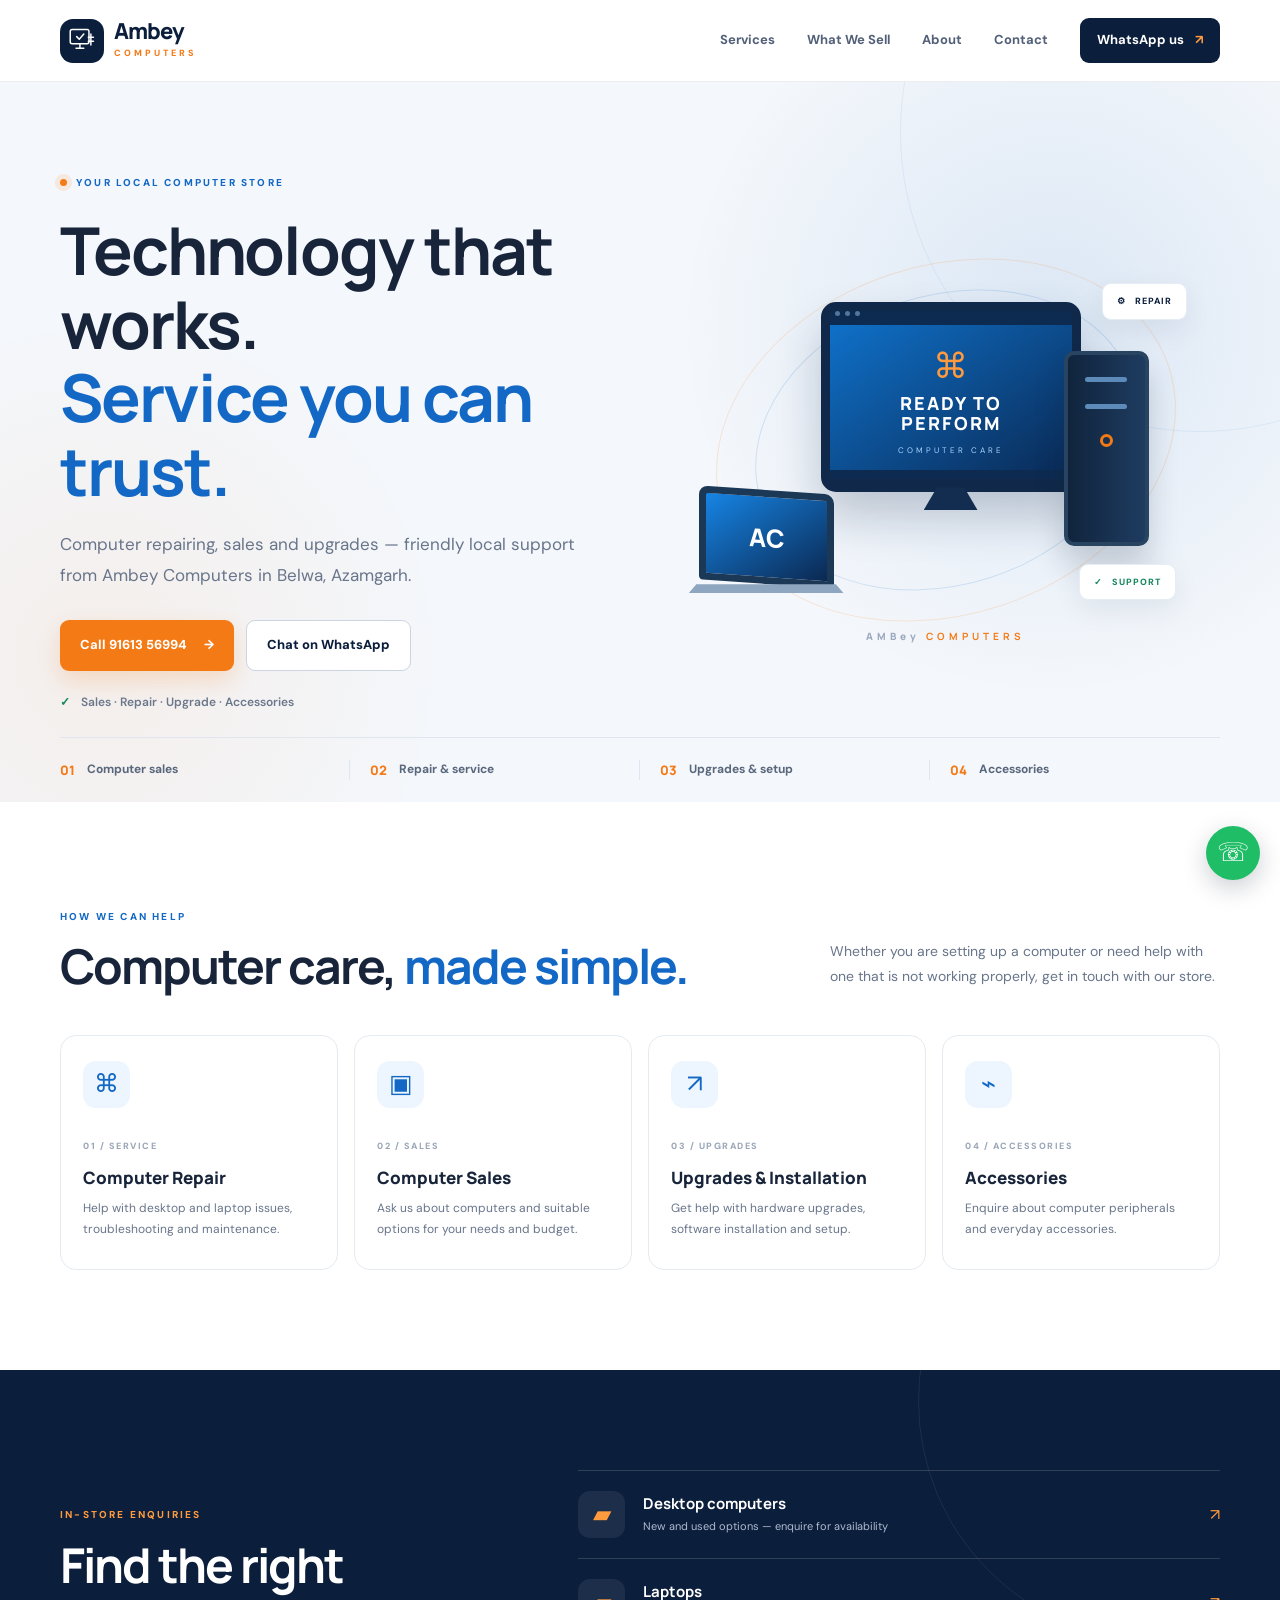
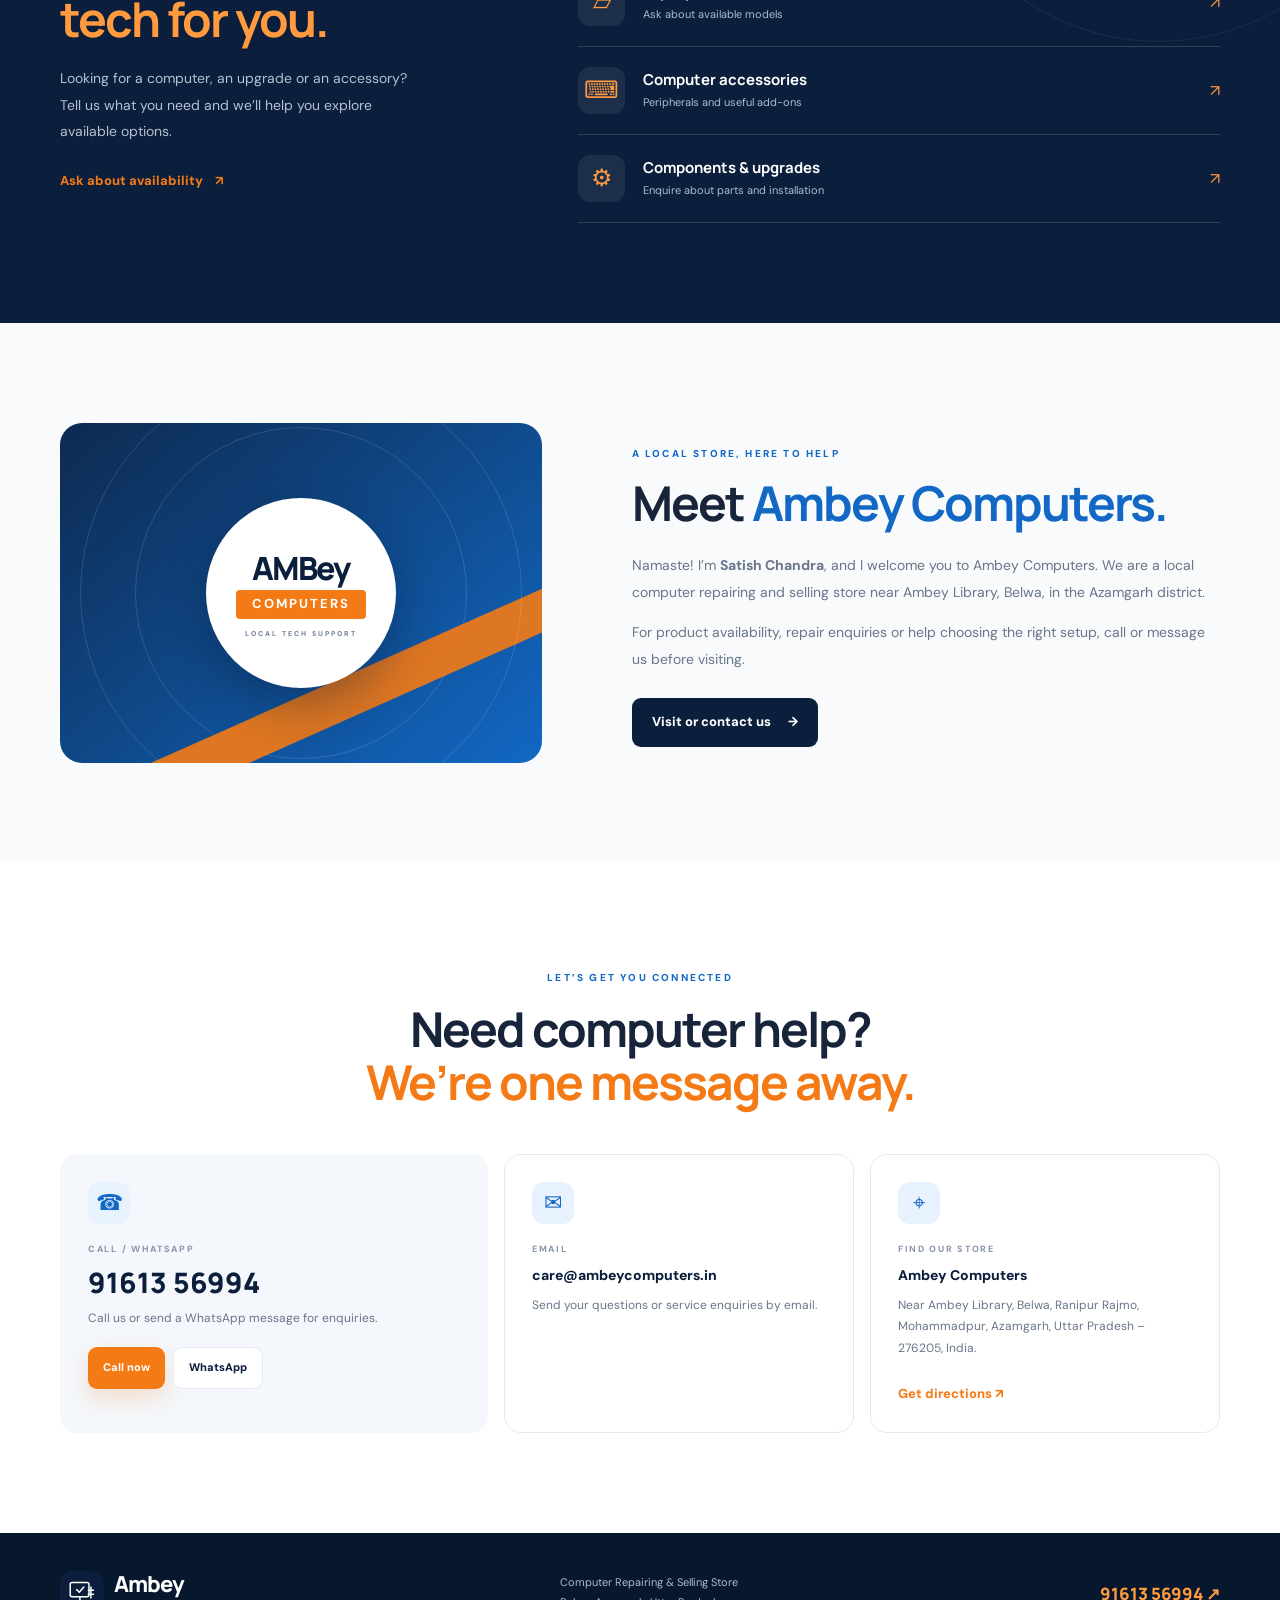
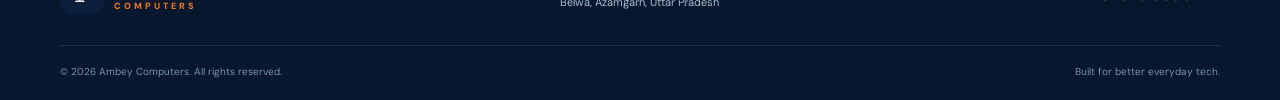
==== index.html @ 95756093 "Add files via upload" ====
<!doctype html>
<html lang="en">
<head>
  <meta charset="utf-8">
  <meta name="viewport" content="width=device-width, initial-scale=1">
  <meta name="theme-color" content="#0b1e3b">
  <meta name="description" content="Ambey Computers in Belwa, Ranipur Rajmo, Azamgarh. Computer repairing, sales, upgrades and accessories. Call or WhatsApp 9161356994.">
  <meta property="og:title" content="Ambey Computers | Computer Sales & Repair">
  <meta property="og:description" content="Computer repairing, sales, upgrades and accessories near Ambey Library, Belwa, Azamgarh.">
  <meta property="og:type" content="website">
  <title>Ambey Computers | Computer Repairing & Sales in Azamgarh</title>
  <link rel="icon" href="favicon.svg" type="image/svg+xml">
  <link rel="preconnect" href="https://fonts.googleapis.com">
  <link rel="preconnect" href="https://fonts.gstatic.com" crossorigin>
  <link href="https://fonts.googleapis.com/css2?family=DM+Sans:wght@400;500;600;700;800&family=Manrope:wght@500;600;700;800&display=swap" rel="stylesheet">
  <link rel="stylesheet" href="styles.css">
  <script type="application/ld+json">
  {
    "@context":"https://schema.org",
    "@type":"ComputerStore",
    "name":"Ambey Computers",
    "url":"https://www.ambeycomputers.in/",
    "email":"care@ambeycomputers.in",
    "telephone":"+91-9161356994",
    "description":"Computer repairing and selling store.",
    "address":{
      "@type":"PostalAddress",
      "streetAddress":"Near Ambey Library, Belwa, Ranipur Rajmo, Mohammadpur",
      "addressLocality":"Azamgarh",
      "addressRegion":"Uttar Pradesh",
      "postalCode":"276205",
      "addressCountry":"IN"
    }
  }
  </script>
</head>
<body>
  <a class="skip-link" href="#main">Skip to content</a>
  <header class="site-header">
    <div class="container nav-wrap">
      <a class="brand" href="#home" aria-label="Ambey Computers home">
        <span class="brand-mark" aria-hidden="true">
          <svg viewBox="0 0 48 48"><rect x="5" y="7" width="29" height="22" rx="3"/><path d="M14 36h12M20 29v7M37 14v17M33 19h8M33 25h8"/><path d="m15 18 4 4 7-8"/></svg>
        </span>
        <span><strong>Ambey</strong><small>COMPUTERS</small></span>
      </a>
      <button class="menu-toggle" aria-expanded="false" aria-controls="primary-nav" aria-label="Open navigation"><span></span><span></span><span></span></button>
      <nav id="primary-nav" class="primary-nav" aria-label="Main navigation">
        <a href="#services">Services</a><a href="#products">What We Sell</a><a href="#about">About</a><a href="#contact">Contact</a>
        <a class="nav-cta" href="https://wa.me/919161356994?text=Hello%20Ambey%20Computers%2C%20I%20need%20help." target="_blank" rel="noopener">WhatsApp us <span>↗</span></a>
      </nav>
    </div>
  </header>

  <main id="main">
    <section class="hero" id="home">
      <div class="hero-glow"></div>
      <div class="container hero-grid">
        <div class="hero-copy">
          <div class="eyebrow"><span class="pulse"></span> YOUR LOCAL COMPUTER STORE</div>
          <h1>Technology that works.<br><em>Service you can trust.</em></h1>
          <p class="hero-lead">Computer repairing, sales and upgrades — friendly local support from Ambey Computers in Belwa, Azamgarh.</p>
          <div class="hero-actions">
            <a class="button button-primary" href="tel:+919161356994">Call 91613 56994 <span>→</span></a>
            <a class="button button-outline" href="https://wa.me/919161356994?text=Hello%20Ambey%20Computers%2C%20I%20need%20help." target="_blank" rel="noopener">Chat on WhatsApp</a>
          </div>
          <div class="hero-note"><span class="check">✓</span> Sales · Repair · Upgrade · Accessories</div>
        </div>
        <div class="hero-art" aria-label="Illustration of computer equipment and repair tools">
          <div class="orbit orbit-one"></div><div class="orbit orbit-two"></div>
          <div class="device-screen"><div class="screen-top"><i></i><i></i><i></i></div><div class="screen-content"><div class="screen-icon">⌘</div><b>READY TO<br>PERFORM</b><span>COMPUTER CARE</span></div><div class="screen-stand"></div></div>
          <div class="tower"><div class="tower-slot"></div><div class="tower-slot"></div><div class="power"></div></div>
          <div class="laptop"><div class="laptop-screen"><span>AC</span></div><div class="laptop-base"></div></div>
          <div class="floating-tag tag-repair">⚙ &nbsp; REPAIR</div><div class="floating-tag tag-care">✓ &nbsp; SUPPORT</div>
          <div class="hero-art-caption">AMBey <b>COMPUTERS</b></div>
        </div>
      </div>
      <div class="container trust-strip"><div><b>01</b><span>Computer sales</span></div><div><b>02</b><span>Repair & service</span></div><div><b>03</b><span>Upgrades & setup</span></div><div><b>04</b><span>Accessories</span></div></div>
    </section>

    <section class="section" id="services">
      <div class="container">
        <div class="section-heading"><div><span class="eyebrow">HOW WE CAN HELP</span><h2>Computer care, <em>made simple.</em></h2></div><p>Whether you are setting up a computer or need help with one that is not working properly, get in touch with our store.</p></div>
        <div class="service-grid">
          <article class="service-card"><div class="service-icon">⌘</div><span class="card-number">01 / SERVICE</span><h3>Computer Repair</h3><p>Help with desktop and laptop issues, troubleshooting and maintenance.</p></article>
          <article class="service-card"><div class="service-icon">▣</div><span class="card-number">02 / SALES</span><h3>Computer Sales</h3><p>Ask us about computers and suitable options for your needs and budget.</p></article>
          <article class="service-card"><div class="service-icon">↗</div><span class="card-number">03 / UPGRADES</span><h3>Upgrades & Installation</h3><p>Get help with hardware upgrades, software installation and setup.</p></article>
          <article class="service-card"><div class="service-icon">⌁</div><span class="card-number">04 / ACCESSORIES</span><h3>Accessories</h3><p>Enquire about computer peripherals and everyday accessories.</p></article>
        </div>
      </div>
    </section>

    <section class="products-section section" id="products">
      <div class="container product-layout">
        <div class="product-intro"><span class="eyebrow">IN-STORE ENQUIRIES</span><h2>Find the right<br><em>tech for you.</em></h2><p>Looking for a computer, an upgrade or an accessory? Tell us what you need and we’ll help you explore available options.</p><a class="text-link" href="https://wa.me/919161356994?text=Hello%2C%20I%20want%20to%20enquire%20about%20computer%20products." target="_blank" rel="noopener">Ask about availability <b>↗</b></a></div>
        <div class="product-list">
          <div class="product-row"><span class="product-symbol">▰</span><div><b>Desktop computers</b><small>New and used options — enquire for availability</small></div><span class="row-arrow">↗</span></div>
          <div class="product-row"><span class="product-symbol">▱</span><div><b>Laptops</b><small>Ask about available models</small></div><span class="row-arrow">↗</span></div>
          <div class="product-row"><span class="product-symbol">⌨</span><div><b>Computer accessories</b><small>Peripherals and useful add-ons</small></div><span class="row-arrow">↗</span></div>
          <div class="product-row"><span class="product-symbol">⚙</span><div><b>Components & upgrades</b><small>Enquire about parts and installation</small></div><span class="row-arrow">↗</span></div>
        </div>
      </div>
    </section>

    <section class="about-section section" id="about">
      <div class="container about-grid">
        <div class="about-visual"><div class="about-badge"><span>AMBey</span><b>COMPUTERS</b><small>LOCAL TECH SUPPORT</small></div><div class="about-lines"></div></div>
        <div class="about-copy"><span class="eyebrow">A LOCAL STORE, HERE TO HELP</span><h2>Meet <em>Ambey Computers.</em></h2><p>Namaste! I’m <strong>Satish Chandra</strong>, and I welcome you to Ambey Computers. We are a local computer repairing and selling store near Ambey Library, Belwa, in the Azamgarh district.</p><p>For product availability, repair enquiries or help choosing the right setup, call or message us before visiting.</p><a class="button button-dark" href="#contact">Visit or contact us <span>→</span></a></div>
      </div>
    </section>

    <section class="contact-section section" id="contact">
      <div class="container">
        <div class="contact-heading"><span class="eyebrow">LET’S GET YOU CONNECTED</span><h2>Need computer help?<br><em>We’re one message away.</em></h2></div>
        <div class="contact-grid">
          <div class="contact-card contact-main"><span class="contact-icon">☎</span><small>CALL / WHATSAPP</small><a class="contact-big" href="tel:+919161356994">91613 56994</a><p>Call us or send a WhatsApp message for enquiries.</p><div class="contact-buttons"><a class="button button-primary" href="tel:+919161356994">Call now</a><a class="button button-light" href="https://wa.me/919161356994?text=Hello%20Ambey%20Computers%2C%20I%20need%20help." target="_blank" rel="noopener">WhatsApp</a></div></div>
          <div class="contact-card"><span class="contact-icon">✉</span><small>EMAIL</small><a class="contact-link" href="mailto:care@ambeycomputers.in">care@ambeycomputers.in</a><p>Send your questions or service enquiries by email.</p></div>
          <div class="contact-card"><span class="contact-icon">⌖</span><small>FIND OUR STORE</small><b class="contact-link">Ambey Computers</b><p>Near Ambey Library, Belwa, Ranipur Rajmo, Mohammadpur, Azamgarh, Uttar Pradesh – 276205, India.</p><a class="text-link" href="https://www.google.com/maps/search/?api=1&query=Ambey+Computers+Near+Ambey+Library+Belwa+Ranipur+Rajmo+Mohammadpur+Azamgarh+Uttar+Pradesh+276205" target="_blank" rel="noopener">Get directions ↗</a></div>
        </div>
      </div>
    </section>
  </main>

  <footer class="site-footer">
    <div class="container footer-top"><a class="brand brand-footer" href="#home"><span class="brand-mark"><svg viewBox="0 0 48 48"><rect x="5" y="7" width="29" height="22" rx="3"/><path d="M14 36h12M20 29v7M37 14v17M33 19h8M33 25h8"/><path d="m15 18 4 4 7-8"/></svg></span><span><strong>Ambey</strong><small>COMPUTERS</small></span></a><p>Computer Repairing & Selling Store<br>Belwa, Azamgarh, Uttar Pradesh</p><a class="footer-call" href="tel:+919161356994">91613 56994 ↗</a></div>
    <div class="container footer-bottom"><span>© <span id="year"></span> Ambey Computers. All rights reserved.</span><span>Built for better everyday tech.</span></div>
  </footer>
  <a class="whatsapp-float" href="https://wa.me/919161356994?text=Hello%20Ambey%20Computers%2C%20I%20need%20help." target="_blank" rel="noopener" aria-label="Chat with Ambey Computers on WhatsApp">☏</a>
  <script src="script.js"></script>
</body>
</html>
---- styles.css ----
:root{--navy:#0b1e3b;--blue:#1268c4;--orange:#f47a16;--ink:#17243a;--muted:#68758a;--pale:#f4f7fb;--line:#e5eaf1;--white:#fff;--radius:22px}*{box-sizing:border-box}html{scroll-behavior:smooth;scroll-padding-top:90px}body{margin:0;font-family:"DM Sans",sans-serif;color:var(--ink);background:#fff;line-height:1.6}a{color:inherit;text-decoration:none}.container{width:min(1160px,calc(100% - 44px));margin:auto}.skip-link{position:absolute;left:-999px;top:8px;background:#fff;padding:10px;z-index:100}.skip-link:focus{left:8px}.site-header{height:82px;background:#fff;position:sticky;top:0;z-index:20;border-bottom:1px solid rgba(11,30,59,.08)}.nav-wrap{height:100%;display:flex;align-items:center;justify-content:space-between}.brand{display:flex;align-items:center;gap:10px;color:var(--navy)}.brand-mark{width:44px;height:44px;background:var(--navy);border-radius:13px;display:grid;place-items:center}.brand-mark svg{width:31px;fill:none;stroke:#fff;stroke-width:2.3;stroke-linecap:round;stroke-linejoin:round}.brand strong{display:block;font:800 22px/1 "Manrope",sans-serif;letter-spacing:-1px}.brand small{display:block;font-size:9px;font-weight:800;letter-spacing:3px;color:var(--orange);margin-top:4px}.primary-nav{display:flex;align-items:center;gap:32px;font-size:13px;font-weight:700}.primary-nav>a:not(.nav-cta){color:#526078}.primary-nav>a:hover{color:var(--blue)}.nav-cta{background:var(--navy);color:#fff;padding:12px 17px;border-radius:9px}.nav-cta span{color:#ff9a3e;margin-left:8px}.menu-toggle{display:none;background:none;border:0;padding:8px}.menu-toggle span{display:block;width:23px;height:2px;background:var(--navy);margin:5px}.hero{background:var(--pale);position:relative;overflow:hidden;padding:86px 0 0}.hero:before{content:"";position:absolute;inset:0;background:radial-gradient(circle at 82% 34%,rgba(18,104,196,.11),transparent 32%),radial-gradient(circle at 8% 80%,rgba(244,122,22,.07),transparent 26%)}.hero-glow{position:absolute;width:600px;height:600px;border:1px solid rgba(18,104,196,.08);border-radius:50%;right:-220px;top:-250px}.hero-grid{position:relative;display:grid;grid-template-columns:1.02fr .98fr;align-items:center;gap:40px;min-height:470px}.eyebrow{font-size:10px;letter-spacing:2.2px;font-weight:800;color:var(--blue);display:inline-flex;align-items:center;gap:9px}.pulse{width:7px;height:7px;background:var(--orange);border-radius:50%;box-shadow:0 0 0 5px rgba(244,122,22,.12)}h1,h2,h3,p{margin-top:0}h1,h2{font-family:"Manrope",sans-serif;letter-spacing:-2px;line-height:1.12}h1{font-size:clamp(40px,5.2vw,66px);margin:20px 0}.hero h1 em,h2 em{font-style:normal;color:var(--blue)}.hero-lead{font-size:17px;line-height:1.8;color:var(--muted);max-width:520px}.hero-actions{display:flex;gap:12px;flex-wrap:wrap;margin:30px 0 22px}.button{display:inline-flex;align-items:center;justify-content:center;gap:17px;padding:14px 20px;border-radius:9px;font-size:13px;font-weight:800;transition:.2s;min-height:48px}.button:hover{transform:translateY(-2px)}.button-primary{background:var(--orange);color:#fff;box-shadow:0 9px 22px rgba(244,122,22,.2)}.button-outline{border:1px solid #cbd5e2;color:var(--navy);background:#fff}.button-dark{background:var(--navy);color:#fff;margin-top:12px}.hero-note{font-size:12px;color:#6b778a;font-weight:600}.check{color:#16865b;font-weight:900;margin-right:8px}.hero-art{height:410px;position:relative;display:flex;align-items:center;justify-content:center}.orbit{position:absolute;border:1px solid rgba(18,104,196,.15);border-radius:50%;transform:rotate(-18deg)}.orbit-one{width:390px;height:290px}.orbit-two{width:470px;height:350px;border-color:rgba(244,122,22,.16)}.device-screen{position:absolute;width:260px;height:190px;top:67px;left:calc(50% - 125px);background:#0d2a50;border:9px solid #10294a;border-bottom-width:13px;border-radius:15px;box-shadow:0 25px 45px #0b1e3b35;z-index:2}.screen-top{height:14px;display:flex;gap:5px;padding-left:5px}.screen-top i{width:5px;height:5px;border-radius:50%;background:#52769c}.screen-content{height:145px;background:linear-gradient(145deg,#0f70c8,#0a2b57);display:flex;align-items:center;justify-content:center;flex-direction:column;color:#fff}.screen-icon{font-size:35px;color:#ff9a3e}.screen-content b{font:800 18px/1.1 "Manrope";letter-spacing:2px;text-align:center}.screen-content span{font-size:8px;letter-spacing:3px;color:#a9d4ff;margin-top:10px}.screen-stand{position:absolute;bottom:-31px;left:94px;width:54px;height:23px;background:#122d50;clip-path:polygon(25% 0,75% 0,100% 100%,0 100%)}.tower{position:absolute;width:85px;height:195px;right:13%;top:116px;background:linear-gradient(90deg,#10243d,#1e3c60);border:4px solid #294461;border-radius:10px;z-index:3;box-shadow:0 20px 30px #0b1e3b30}.tower-slot{height:5px;width:42px;background:#5c8bb9;margin:22px auto 0;border-radius:3px}.power{width:13px;height:13px;border:3px solid #f47a16;border-radius:50%;margin:25px auto}.laptop{position:absolute;left:5%;bottom:52px;z-index:4}.laptop-screen{width:135px;height:94px;background:linear-gradient(145deg,#1685e5,#0b2851);border:7px solid #1b3857;border-radius:9px 9px 4px 4px;transform:skewY(4deg);display:grid;place-items:center;color:#fff;font:800 25px "Manrope"}.laptop-base{width:155px;height:9px;background:#8ea6bf;clip-path:polygon(5% 0,95% 0,100% 100%,0 100%);margin-left:-10px}.floating-tag{position:absolute;z-index:5;background:#fff;border:1px solid #e6edf5;border-radius:9px;padding:10px 14px;box-shadow:0 10px 28px #0b1e3b13;font-size:9px;font-weight:800;letter-spacing:1px;color:var(--navy)}.tag-repair{top:48px;right:6%}.tag-care{bottom:45px;right:8%;color:#16865b}.hero-art-caption{position:absolute;bottom:2px;font:800 10px "Manrope";letter-spacing:4px;color:#9baabe}.hero-art-caption b{color:var(--orange)}.trust-strip{position:relative;border-top:1px solid #dfe6ef;margin-top:25px;display:grid;grid-template-columns:repeat(4,1fr);padding:22px 0}.trust-strip div{display:flex;align-items:center;gap:12px;border-right:1px solid #dfe6ef;padding-left:20px}.trust-strip div:first-child{padding-left:0}.trust-strip div:last-child{border:0}.trust-strip b{font:800 13px "Manrope";color:var(--orange)}.trust-strip span{font-size:12px;font-weight:700;color:#59677d}.section{padding:100px 0}.section-heading{display:flex;align-items:end;justify-content:space-between;gap:40px;margin-bottom:42px}.section-heading h2,.product-intro h2,.about-copy h2,.contact-heading h2{font-size:clamp(34px,4vw,48px);margin:12px 0 0}.section-heading>p{max-width:390px;color:var(--muted);font-size:14px;line-height:1.8;margin-bottom:4px}.service-grid{display:grid;grid-template-columns:repeat(4,1fr);gap:16px}.service-card{border:1px solid var(--line);border-radius:16px;padding:25px 22px;min-height:235px;transition:.25s;background:#fff}.service-card:hover{transform:translateY(-5px);box-shadow:0 18px 35px #0b1e3b0c;border-color:#c8d9ec}.service-icon{width:47px;height:47px;border-radius:13px;background:#edf5ff;color:var(--blue);display:grid;place-items:center;font-size:25px;margin-bottom:23px}.card-number{font-size:9px;letter-spacing:1.5px;color:#9aa6b7;font-weight:800}.service-card h3{font:800 17px "Manrope";margin:9px 0}.service-card p{font-size:12px;line-height:1.8;color:var(--muted);margin:0}.products-section{background:var(--navy);color:#fff;position:relative;overflow:hidden}.products-section:after{content:"";position:absolute;width:480px;height:480px;border:1px solid #ffffff12;border-radius:50%;right:-120px;top:-210px}.product-layout{display:grid;grid-template-columns:.8fr 1.2fr;gap:90px;align-items:center;position:relative;z-index:1}.products-section .eyebrow{color:#ff9a3e}.product-intro h2{margin-bottom:20px}.product-intro h2 em{color:#ff9a3e}.product-intro p{color:#b5c1d1;font-size:14px;line-height:1.9;max-width:360px}.text-link{display:inline-flex;gap:12px;align-items:center;color:var(--orange);font-size:13px;font-weight:800;margin-top:12px}.product-list{border-top:1px solid #ffffff26}.product-row{display:flex;align-items:center;gap:18px;padding:20px 0;border-bottom:1px solid #ffffff26}.product-symbol{width:47px;height:47px;display:grid;place-items:center;border-radius:12px;background:#ffffff12;color:#ff9a3e;font-size:24px}.product-row div{flex:1}.product-row b{display:block;font:700 15px "Manrope"}.product-row small{display:block;color:#aebbd0;font-size:11px;margin-top:4px}.row-arrow{color:#ff9a3e}.about-section{background:#f8fafc}.about-grid{display:grid;grid-template-columns:.9fr 1.1fr;gap:90px;align-items:center}.about-visual{height:340px;border-radius:22px;background:linear-gradient(140deg,#0d2a50,#1268c4);position:relative;overflow:hidden;display:grid;place-items:center}.about-visual:before,.about-visual:after{content:"";position:absolute;border:1px solid #ffffff22;border-radius:50%;width:330px;height:330px}.about-visual:after{width:440px;height:440px}.about-badge{width:190px;height:190px;border-radius:50%;background:#fff;display:flex;align-items:center;justify-content:center;flex-direction:column;z-index:1;box-shadow:0 18px 45px #06172e55}.about-badge span{font:800 32px "Manrope";color:var(--navy);letter-spacing:-2px}.about-badge b{background:var(--orange);color:#fff;padding:4px 16px;border-radius:4px;font-size:13px;letter-spacing:2px}.about-badge small{font-size:7px;letter-spacing:2px;color:#738197;margin-top:9px;font-weight:800}.about-lines{position:absolute;width:130%;height:40px;background:#f47a16;transform:rotate(-24deg);opacity:.9;bottom:25px}.about-copy h2{margin:12px 0 22px}.about-copy p{font-size:14px;line-height:1.9;color:var(--muted)}.contact-section{background:#fff}.contact-heading{text-align:center;margin-bottom:45px}.contact-heading h2{margin-top:13px}.contact-heading h2 em{color:var(--orange)}.contact-grid{display:grid;grid-template-columns:1.1fr .9fr .9fr;gap:16px}.contact-card{border:1px solid var(--line);border-radius:17px;padding:27px;background:#fff;min-height:235px}.contact-main{background:var(--pale);border-color:transparent}.contact-icon{width:42px;height:42px;border-radius:12px;background:#e8f2ff;color:var(--blue);display:grid;place-items:center;font-size:22px;margin-bottom:18px}.contact-card small{font-size:9px;letter-spacing:1.7px;font-weight:800;color:#8a97a9;display:block}.contact-big{display:block;font:800 clamp(22px,2.2vw,29px) "Manrope";color:var(--navy);margin:7px 0}.contact-link{display:block;font-weight:800;color:var(--navy);font-size:14px;margin:8px 0}.contact-card p{font-size:12px;line-height:1.8;color:var(--muted);margin-bottom:12px}.contact-buttons{display:flex;gap:8px;flex-wrap:wrap;margin-top:17px}.contact-buttons .button{padding:11px 15px;min-height:40px;font-size:11px}.button-light{background:#fff;color:var(--navy);border:1px solid var(--line)}.site-footer{background:#07172e;color:#fff;padding:38px 0 20px}.footer-top{display:flex;align-items:center;justify-content:space-between;gap:25px;padding-bottom:30px}.brand-footer{color:#fff}.footer-top p{font-size:11px;color:#aebbd0;line-height:1.8;margin:0}.footer-call{font:800 17px "Manrope";color:#ff9a3e}.footer-bottom{border-top:1px solid #ffffff1c;padding-top:18px;display:flex;justify-content:space-between;color:#8190a6;font-size:10px}.whatsapp-float{position:fixed;right:20px;bottom:20px;width:54px;height:54px;border-radius:50%;display:grid;place-items:center;background:#20bd67;color:#fff;font-size:26px;box-shadow:0 8px 24px #06172e35;z-index:30}.whatsapp-float:hover{transform:translateY(-3px)}@media(max-width:900px){.primary-nav{gap:18px}.hero-grid{gap:5px}.hero-art{transform:scale(.9);transform-origin:center}.service-grid{grid-template-columns:repeat(2,1fr)}.product-layout,.about-grid{gap:45px}.contact-grid{grid-template-columns:1fr 1fr}.contact-main{grid-column:span 2}}@media(max-width:680px){.container{width:min(100% - 34px,520px)}.site-header{height:70px}.menu-toggle{display:block}.primary-nav{display:none;position:absolute;top:69px;left:0;right:0;background:#fff;padding:16px 22px 22px;box-shadow:0 16px 25px #0b1e3b12;flex-direction:column;align-items:stretch;gap:0}.primary-nav.open{display:flex}.primary-nav>a{padding:12px 4px}.primary-nav .nav-cta{text-align:center;margin-top:8px}.hero{padding-top:54px}.hero-grid{grid-template-columns:1fr;gap:0}.hero-copy{text-align:center}.hero-copy .eyebrow{justify-content:center}.hero h1{font-size:43px;letter-spacing:-1.7px;margin:16px 0}.hero-lead{font-size:14px;margin:auto}.hero-actions{justify-content:center;margin:23px 0 17px}.button{padding:13px 15px;font-size:12px}.hero-art{height:320px;transform:scale(.78);margin:-2px -45px -20px}.device-screen{top:40px}.tower{top:85px}.trust-strip{grid-template-columns:1fr 1fr;gap:15px 0;margin-top:5px;padding:18px 0}.trust-strip div{padding:5px 10px;border-right:0}.trust-strip div:nth-child(odd){padding-left:0}.trust-strip span{font-size:11px}.section{padding:70px 0}.section-heading{display:block;margin-bottom:28px}.section-heading h2,.product-intro h2,.about-copy h2,.contact-heading h2{font-size:36px}.section-heading>p{font-size:13px;margin-top:17px}.service-grid{gap:10px}.service-card{padding:19px 15px;min-height:220px}.service-card h3{font-size:15px}.service-card p{font-size:11px}.service-icon{width:42px;height:42px;margin-bottom:17px}.product-layout,.about-grid{grid-template-columns:1fr;gap:32px}.product-intro p{font-size:13px}.product-row{padding:16px 0;gap:13px}.product-row b{font-size:13px}.product-row small{font-size:10px}.about-visual{height:270px}.about-copy p{font-size:13px}.contact-heading{margin-bottom:30px}.contact-grid{grid-template-columns:1fr;gap:11px}.contact-main{grid-column:auto}.contact-card{min-height:auto;padding:22px}.contact-card p{margin-bottom:5px}.footer-top{align-items:flex-start;flex-wrap:wrap}.footer-top p{order:3;width:100%}.footer-bottom{gap:12px;flex-direction:column}.whatsapp-float{right:14px;bottom:14px;width:50px;height:50px}}@media(prefers-reduced-motion:reduce){html{scroll-behavior:auto}*,*:before,*:after{transition:none!important}}
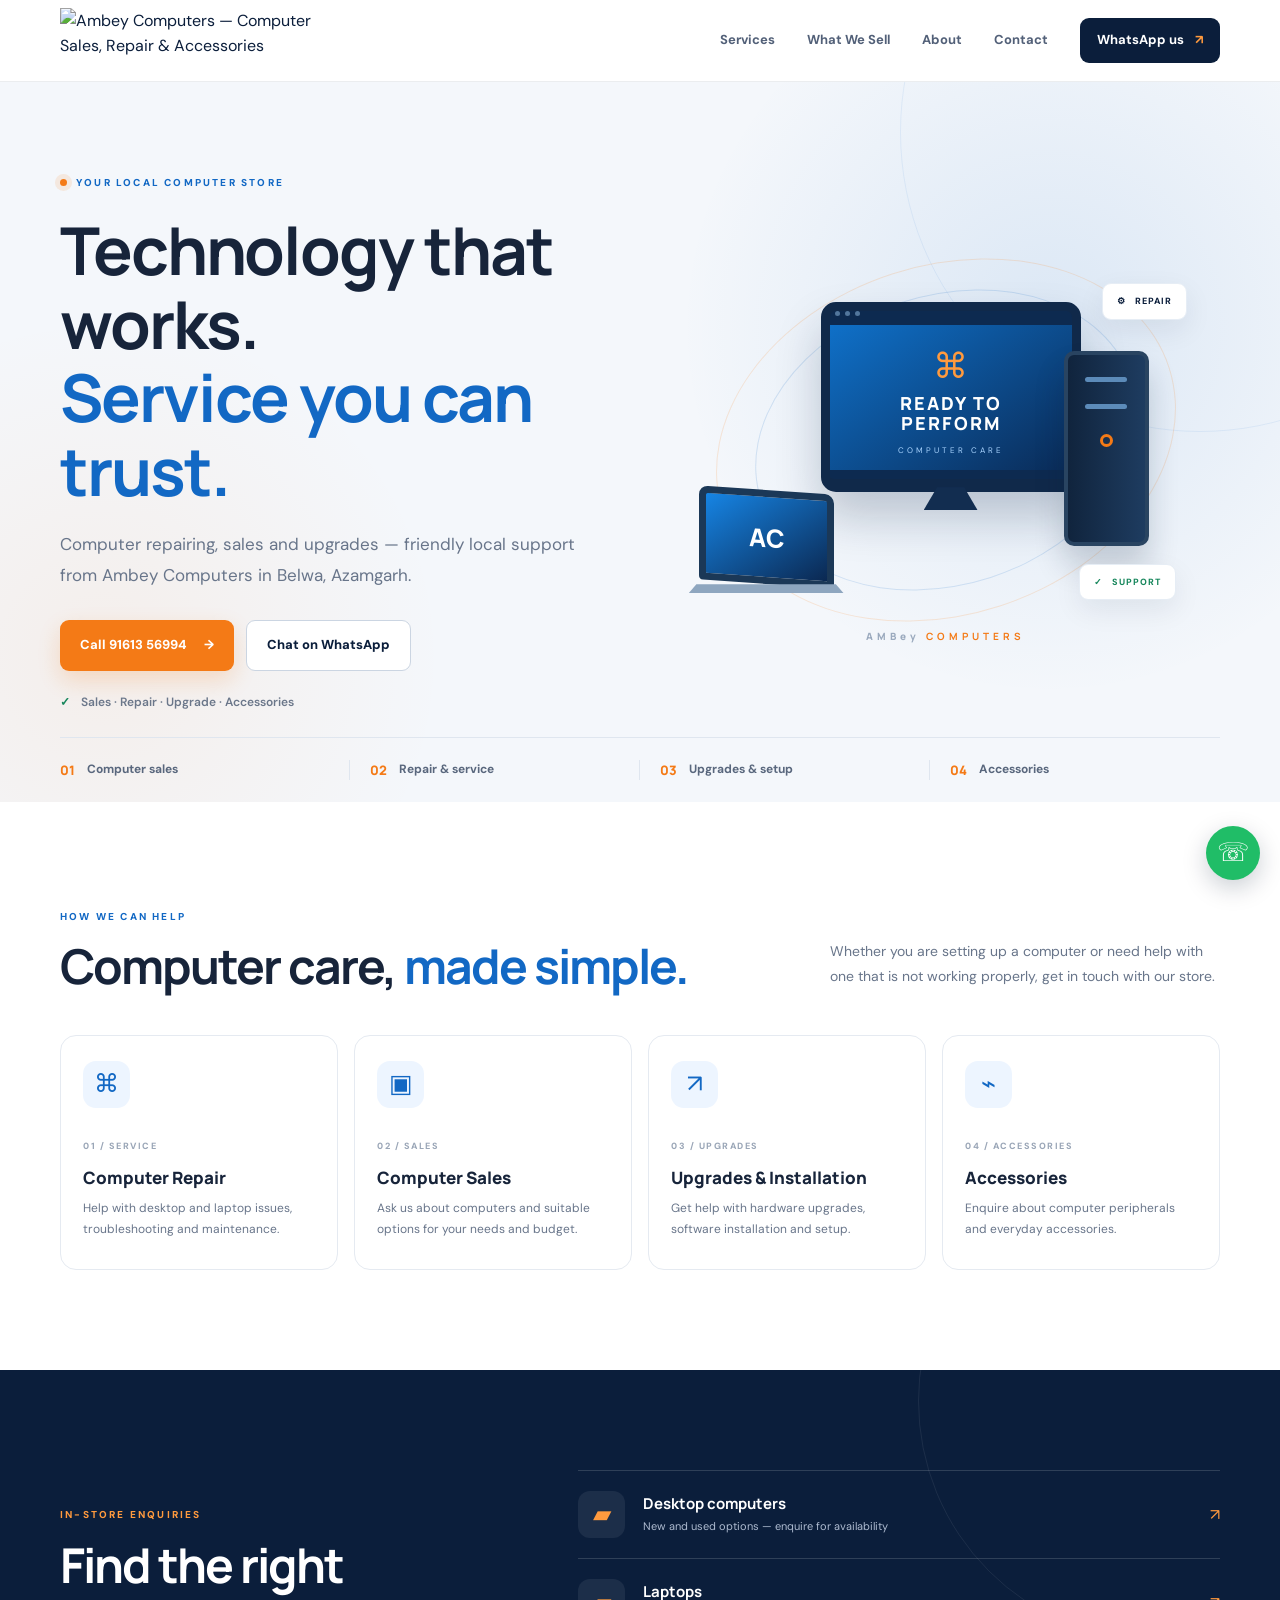
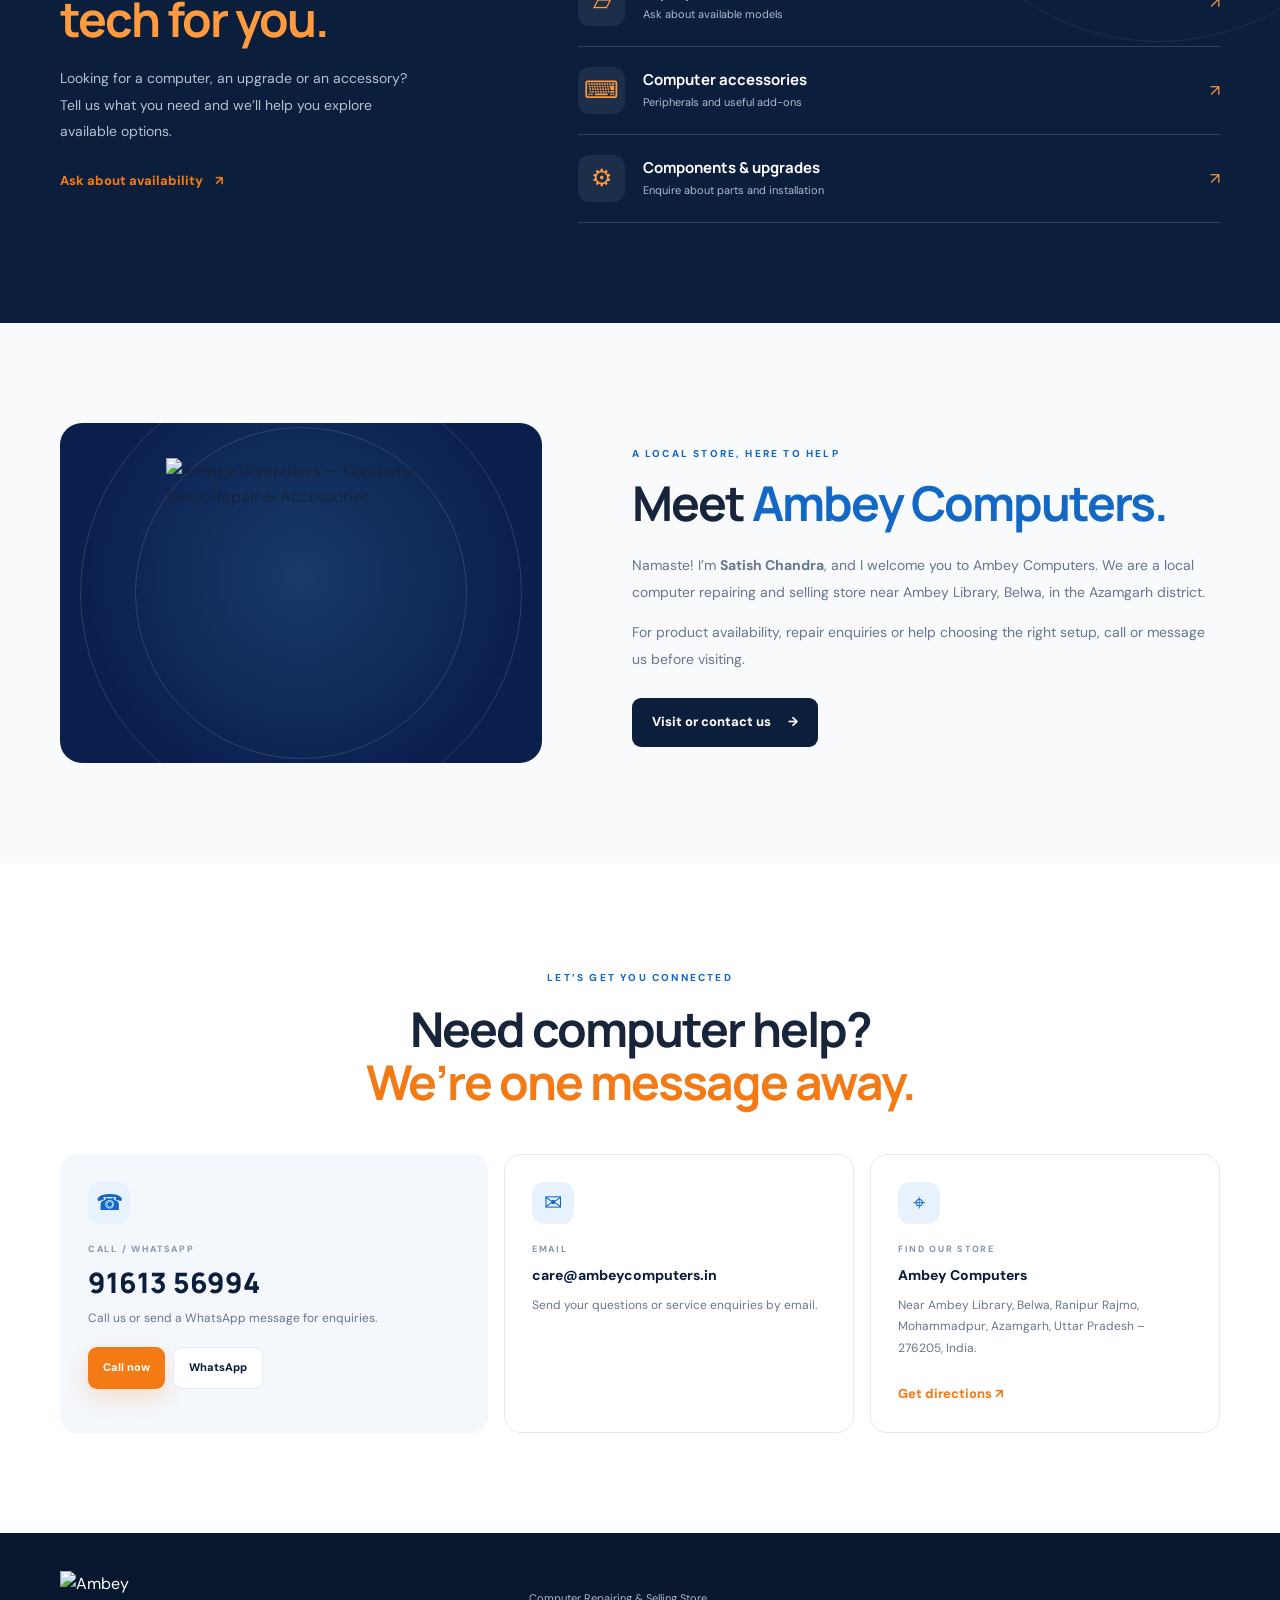
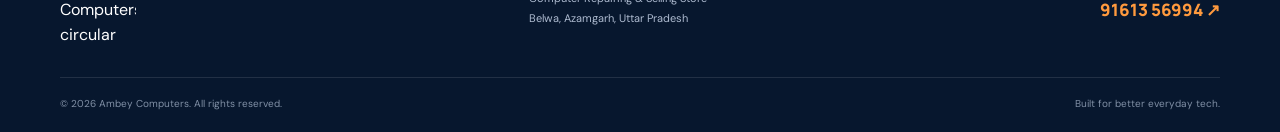
==== commit e0052872: "Add files via upload" ====
--- a/index.html
+++ b/index.html
@@ -3,13 +3,15 @@
 <head>
   <meta charset="utf-8">
   <meta name="viewport" content="width=device-width, initial-scale=1">
-  <meta name="theme-color" content="#0b1e3b">
+  <meta name="theme-color" content="#0B1F4D">
   <meta name="description" content="Ambey Computers in Belwa, Ranipur Rajmo, Azamgarh. Computer repairing, sales, upgrades and accessories. Call or WhatsApp 9161356994.">
   <meta property="og:title" content="Ambey Computers | Computer Sales & Repair">
   <meta property="og:description" content="Computer repairing, sales, upgrades and accessories near Ambey Library, Belwa, Azamgarh.">
   <meta property="og:type" content="website">
   <title>Ambey Computers | Computer Repairing & Sales in Azamgarh</title>
-  <link rel="icon" href="favicon.svg" type="image/svg+xml">
+  <link rel="icon" href="assets/favicon.ico" sizes="any">
+  <link rel="icon" type="image/png" sizes="32x32" href="assets/favicon-32.png">
+  <link rel="apple-touch-icon" sizes="180x180" href="assets/favicon-180.png">
   <link rel="preconnect" href="https://fonts.googleapis.com">
   <link rel="preconnect" href="https://fonts.gstatic.com" crossorigin>
   <link href="https://fonts.googleapis.com/css2?family=DM+Sans:wght@400;500;600;700;800&family=Manrope:wght@500;600;700;800&display=swap" rel="stylesheet">
@@ -38,11 +40,8 @@
   <a class="skip-link" href="#main">Skip to content</a>
   <header class="site-header">
     <div class="container nav-wrap">
-      <a class="brand" href="#home" aria-label="Ambey Computers home">
-        <span class="brand-mark" aria-hidden="true">
-          <svg viewBox="0 0 48 48"><rect x="5" y="7" width="29" height="22" rx="3"/><path d="M14 36h12M20 29v7M37 14v17M33 19h8M33 25h8"/><path d="m15 18 4 4 7-8"/></svg>
-        </span>
-        <span><strong>Ambey</strong><small>COMPUTERS</small></span>
+      <a class="brand brand-image" href="#home" aria-label="Ambey Computers home">
+        <img src="assets/ambey-horizontal.svg" alt="Ambey Computers — Computer Sales, Repair & Accessories" width="280" height="72">
       </a>
       <button class="menu-toggle" aria-expanded="false" aria-controls="primary-nav" aria-label="Open navigation"><span></span><span></span><span></span></button>
       <nav id="primary-nav" class="primary-nav" aria-label="Main navigation">
@@ -104,7 +103,7 @@
 
     <section class="about-section section" id="about">
       <div class="container about-grid">
-        <div class="about-visual"><div class="about-badge"><span>AMBey</span><b>COMPUTERS</b><small>LOCAL TECH SUPPORT</small></div><div class="about-lines"></div></div>
+        <div class="about-visual about-logo-visual"><img src="assets/ambey-circular-transparent.png" alt="Ambey Computers — Computer Sales, Repair & Accessories" width="260" height="260"></div>
         <div class="about-copy"><span class="eyebrow">A LOCAL STORE, HERE TO HELP</span><h2>Meet <em>Ambey Computers.</em></h2><p>Namaste! I’m <strong>Satish Chandra</strong>, and I welcome you to Ambey Computers. We are a local computer repairing and selling store near Ambey Library, Belwa, in the Azamgarh district.</p><p>For product availability, repair enquiries or help choosing the right setup, call or message us before visiting.</p><a class="button button-dark" href="#contact">Visit or contact us <span>→</span></a></div>
       </div>
     </section>
@@ -122,7 +121,7 @@
   </main>
 
   <footer class="site-footer">
-    <div class="container footer-top"><a class="brand brand-footer" href="#home"><span class="brand-mark"><svg viewBox="0 0 48 48"><rect x="5" y="7" width="29" height="22" rx="3"/><path d="M14 36h12M20 29v7M37 14v17M33 19h8M33 25h8"/><path d="m15 18 4 4 7-8"/></svg></span><span><strong>Ambey</strong><small>COMPUTERS</small></span></a><p>Computer Repairing & Selling Store<br>Belwa, Azamgarh, Uttar Pradesh</p><a class="footer-call" href="tel:+919161356994">91613 56994 ↗</a></div>
+    <div class="container footer-top"><a class="brand brand-footer brand-image-footer" href="#home" aria-label="Ambey Computers home"><img src="assets/ambey-circular-transparent.png" alt="Ambey Computers circular logo" width="76" height="76"></a><p>Computer Repairing & Selling Store<br>Belwa, Azamgarh, Uttar Pradesh</p><a class="footer-call" href="tel:+919161356994">91613 56994 ↗</a></div>
     <div class="container footer-bottom"><span>© <span id="year"></span> Ambey Computers. All rights reserved.</span><span>Built for better everyday tech.</span></div>
   </footer>
   <a class="whatsapp-float" href="https://wa.me/919161356994?text=Hello%20Ambey%20Computers%2C%20I%20need%20help." target="_blank" rel="noopener" aria-label="Chat with Ambey Computers on WhatsApp">☏</a>
--- a/styles.css
+++ b/styles.css
@@ -1 +1,12 @@
  :root{--navy:#0b1e3b;--blue:#1268c4;--orange:#f47a16;--ink:#17243a;--muted:#68758a;--pale:#f4f7fb;--line:#e5eaf1;--white:#fff;--radius:22px}*{box-sizing:border-box}html{scroll-behavior:smooth;scroll-padding-top:90px}body{margin:0;font-family:"DM Sans",sans-serif;color:var(--ink);background:#fff;line-height:1.6}a{color:inherit;text-decoration:none}.container{width:min(1160px,calc(100% - 44px));margin:auto}.skip-link{position:absolute;left:-999px;top:8px;background:#fff;padding:10px;z-index:100}.skip-link:focus{left:8px}.site-header{height:82px;background:#fff;position:sticky;top:0;z-index:20;border-bottom:1px solid rgba(11,30,59,.08)}.nav-wrap{height:100%;display:flex;align-items:center;justify-content:space-between}.brand{display:flex;align-items:center;gap:10px;color:var(--navy)}.brand-mark{width:44px;height:44px;background:var(--navy);border-radius:13px;display:grid;place-items:center}.brand-mark svg{width:31px;fill:none;stroke:#fff;stroke-width:2.3;stroke-linecap:round;stroke-linejoin:round}.brand strong{display:block;font:800 22px/1 "Manrope",sans-serif;letter-spacing:-1px}.brand small{display:block;font-size:9px;font-weight:800;letter-spacing:3px;color:var(--orange);margin-top:4px}.primary-nav{display:flex;align-items:center;gap:32px;font-size:13px;font-weight:700}.primary-nav>a:not(.nav-cta){color:#526078}.primary-nav>a:hover{color:var(--blue)}.nav-cta{background:var(--navy);color:#fff;padding:12px 17px;border-radius:9px}.nav-cta span{color:#ff9a3e;margin-left:8px}.menu-toggle{display:none;background:none;border:0;padding:8px}.menu-toggle span{display:block;width:23px;height:2px;background:var(--navy);margin:5px}.hero{background:var(--pale);position:relative;overflow:hidden;padding:86px 0 0}.hero:before{content:"";position:absolute;inset:0;background:radial-gradient(circle at 82% 34%,rgba(18,104,196,.11),transparent 32%),radial-gradient(circle at 8% 80%,rgba(244,122,22,.07),transparent 26%)}.hero-glow{position:absolute;width:600px;height:600px;border:1px solid rgba(18,104,196,.08);border-radius:50%;right:-220px;top:-250px}.hero-grid{position:relative;display:grid;grid-template-columns:1.02fr .98fr;align-items:center;gap:40px;min-height:470px}.eyebrow{font-size:10px;letter-spacing:2.2px;font-weight:800;color:var(--blue);display:inline-flex;align-items:center;gap:9px}.pulse{width:7px;height:7px;background:var(--orange);border-radius:50%;box-shadow:0 0 0 5px rgba(244,122,22,.12)}h1,h2,h3,p{margin-top:0}h1,h2{font-family:"Manrope",sans-serif;letter-spacing:-2px;line-height:1.12}h1{font-size:clamp(40px,5.2vw,66px);margin:20px 0}.hero h1 em,h2 em{font-style:normal;color:var(--blue)}.hero-lead{font-size:17px;line-height:1.8;color:var(--muted);max-width:520px}.hero-actions{display:flex;gap:12px;flex-wrap:wrap;margin:30px 0 22px}.button{display:inline-flex;align-items:center;justify-content:center;gap:17px;padding:14px 20px;border-radius:9px;font-size:13px;font-weight:800;transition:.2s;min-height:48px}.button:hover{transform:translateY(-2px)}.button-primary{background:var(--orange);color:#fff;box-shadow:0 9px 22px rgba(244,122,22,.2)}.button-outline{border:1px solid #cbd5e2;color:var(--navy);background:#fff}.button-dark{background:var(--navy);color:#fff;margin-top:12px}.hero-note{font-size:12px;color:#6b778a;font-weight:600}.check{color:#16865b;font-weight:900;margin-right:8px}.hero-art{height:410px;position:relative;display:flex;align-items:center;justify-content:center}.orbit{position:absolute;border:1px solid rgba(18,104,196,.15);border-radius:50%;transform:rotate(-18deg)}.orbit-one{width:390px;height:290px}.orbit-two{width:470px;height:350px;border-color:rgba(244,122,22,.16)}.device-screen{position:absolute;width:260px;height:190px;top:67px;left:calc(50% - 125px);background:#0d2a50;border:9px solid #10294a;border-bottom-width:13px;border-radius:15px;box-shadow:0 25px 45px #0b1e3b35;z-index:2}.screen-top{height:14px;display:flex;gap:5px;padding-left:5px}.screen-top i{width:5px;height:5px;border-radius:50%;background:#52769c}.screen-content{height:145px;background:linear-gradient(145deg,#0f70c8,#0a2b57);display:flex;align-items:center;justify-content:center;flex-direction:column;color:#fff}.screen-icon{font-size:35px;color:#ff9a3e}.screen-content b{font:800 18px/1.1 "Manrope";letter-spacing:2px;text-align:center}.screen-content span{font-size:8px;letter-spacing:3px;color:#a9d4ff;margin-top:10px}.screen-stand{position:absolute;bottom:-31px;left:94px;width:54px;height:23px;background:#122d50;clip-path:polygon(25% 0,75% 0,100% 100%,0 100%)}.tower{position:absolute;width:85px;height:195px;right:13%;top:116px;background:linear-gradient(90deg,#10243d,#1e3c60);border:4px solid #294461;border-radius:10px;z-index:3;box-shadow:0 20px 30px #0b1e3b30}.tower-slot{height:5px;width:42px;background:#5c8bb9;margin:22px auto 0;border-radius:3px}.power{width:13px;height:13px;border:3px solid #f47a16;border-radius:50%;margin:25px auto}.laptop{position:absolute;left:5%;bottom:52px;z-index:4}.laptop-screen{width:135px;height:94px;background:linear-gradient(145deg,#1685e5,#0b2851);border:7px solid #1b3857;border-radius:9px 9px 4px 4px;transform:skewY(4deg);display:grid;place-items:center;color:#fff;font:800 25px "Manrope"}.laptop-base{width:155px;height:9px;background:#8ea6bf;clip-path:polygon(5% 0,95% 0,100% 100%,0 100%);margin-left:-10px}.floating-tag{position:absolute;z-index:5;background:#fff;border:1px solid #e6edf5;border-radius:9px;padding:10px 14px;box-shadow:0 10px 28px #0b1e3b13;font-size:9px;font-weight:800;letter-spacing:1px;color:var(--navy)}.tag-repair{top:48px;right:6%}.tag-care{bottom:45px;right:8%;color:#16865b}.hero-art-caption{position:absolute;bottom:2px;font:800 10px "Manrope";letter-spacing:4px;color:#9baabe}.hero-art-caption b{color:var(--orange)}.trust-strip{position:relative;border-top:1px solid #dfe6ef;margin-top:25px;display:grid;grid-template-columns:repeat(4,1fr);padding:22px 0}.trust-strip div{display:flex;align-items:center;gap:12px;border-right:1px solid #dfe6ef;padding-left:20px}.trust-strip div:first-child{padding-left:0}.trust-strip div:last-child{border:0}.trust-strip b{font:800 13px "Manrope";color:var(--orange)}.trust-strip span{font-size:12px;font-weight:700;color:#59677d}.section{padding:100px 0}.section-heading{display:flex;align-items:end;justify-content:space-between;gap:40px;margin-bottom:42px}.section-heading h2,.product-intro h2,.about-copy h2,.contact-heading h2{font-size:clamp(34px,4vw,48px);margin:12px 0 0}.section-heading>p{max-width:390px;color:var(--muted);font-size:14px;line-height:1.8;margin-bottom:4px}.service-grid{display:grid;grid-template-columns:repeat(4,1fr);gap:16px}.service-card{border:1px solid var(--line);border-radius:16px;padding:25px 22px;min-height:235px;transition:.25s;background:#fff}.service-card:hover{transform:translateY(-5px);box-shadow:0 18px 35px #0b1e3b0c;border-color:#c8d9ec}.service-icon{width:47px;height:47px;border-radius:13px;background:#edf5ff;color:var(--blue);display:grid;place-items:center;font-size:25px;margin-bottom:23px}.card-number{font-size:9px;letter-spacing:1.5px;color:#9aa6b7;font-weight:800}.service-card h3{font:800 17px "Manrope";margin:9px 0}.service-card p{font-size:12px;line-height:1.8;color:var(--muted);margin:0}.products-section{background:var(--navy);color:#fff;position:relative;overflow:hidden}.products-section:after{content:"";position:absolute;width:480px;height:480px;border:1px solid #ffffff12;border-radius:50%;right:-120px;top:-210px}.product-layout{display:grid;grid-template-columns:.8fr 1.2fr;gap:90px;align-items:center;position:relative;z-index:1}.products-section .eyebrow{color:#ff9a3e}.product-intro h2{margin-bottom:20px}.product-intro h2 em{color:#ff9a3e}.product-intro p{color:#b5c1d1;font-size:14px;line-height:1.9;max-width:360px}.text-link{display:inline-flex;gap:12px;align-items:center;color:var(--orange);font-size:13px;font-weight:800;margin-top:12px}.product-list{border-top:1px solid #ffffff26}.product-row{display:flex;align-items:center;gap:18px;padding:20px 0;border-bottom:1px solid #ffffff26}.product-symbol{width:47px;height:47px;display:grid;place-items:center;border-radius:12px;background:#ffffff12;color:#ff9a3e;font-size:24px}.product-row div{flex:1}.product-row b{display:block;font:700 15px "Manrope"}.product-row small{display:block;color:#aebbd0;font-size:11px;margin-top:4px}.row-arrow{color:#ff9a3e}.about-section{background:#f8fafc}.about-grid{display:grid;grid-template-columns:.9fr 1.1fr;gap:90px;align-items:center}.about-visual{height:340px;border-radius:22px;background:linear-gradient(140deg,#0d2a50,#1268c4);position:relative;overflow:hidden;display:grid;place-items:center}.about-visual:before,.about-visual:after{content:"";position:absolute;border:1px solid #ffffff22;border-radius:50%;width:330px;height:330px}.about-visual:after{width:440px;height:440px}.about-badge{width:190px;height:190px;border-radius:50%;background:#fff;display:flex;align-items:center;justify-content:center;flex-direction:column;z-index:1;box-shadow:0 18px 45px #06172e55}.about-badge span{font:800 32px "Manrope";color:var(--navy);letter-spacing:-2px}.about-badge b{background:var(--orange);color:#fff;padding:4px 16px;border-radius:4px;font-size:13px;letter-spacing:2px}.about-badge small{font-size:7px;letter-spacing:2px;color:#738197;margin-top:9px;font-weight:800}.about-lines{position:absolute;width:130%;height:40px;background:#f47a16;transform:rotate(-24deg);opacity:.9;bottom:25px}.about-copy h2{margin:12px 0 22px}.about-copy p{font-size:14px;line-height:1.9;color:var(--muted)}.contact-section{background:#fff}.contact-heading{text-align:center;margin-bottom:45px}.contact-heading h2{margin-top:13px}.contact-heading h2 em{color:var(--orange)}.contact-grid{display:grid;grid-template-columns:1.1fr .9fr .9fr;gap:16px}.contact-card{border:1px solid var(--line);border-radius:17px;padding:27px;background:#fff;min-height:235px}.contact-main{background:var(--pale);border-color:transparent}.contact-icon{width:42px;height:42px;border-radius:12px;background:#e8f2ff;color:var(--blue);display:grid;place-items:center;font-size:22px;margin-bottom:18px}.contact-card small{font-size:9px;letter-spacing:1.7px;font-weight:800;color:#8a97a9;display:block}.contact-big{display:block;font:800 clamp(22px,2.2vw,29px) "Manrope";color:var(--navy);margin:7px 0}.contact-link{display:block;font-weight:800;color:var(--navy);font-size:14px;margin:8px 0}.contact-card p{font-size:12px;line-height:1.8;color:var(--muted);margin-bottom:12px}.contact-buttons{display:flex;gap:8px;flex-wrap:wrap;margin-top:17px}.contact-buttons .button{padding:11px 15px;min-height:40px;font-size:11px}.button-light{background:#fff;color:var(--navy);border:1px solid var(--line)}.site-footer{background:#07172e;color:#fff;padding:38px 0 20px}.footer-top{display:flex;align-items:center;justify-content:space-between;gap:25px;padding-bottom:30px}.brand-footer{color:#fff}.footer-top p{font-size:11px;color:#aebbd0;line-height:1.8;margin:0}.footer-call{font:800 17px "Manrope";color:#ff9a3e}.footer-bottom{border-top:1px solid #ffffff1c;padding-top:18px;display:flex;justify-content:space-between;color:#8190a6;font-size:10px}.whatsapp-float{position:fixed;right:20px;bottom:20px;width:54px;height:54px;border-radius:50%;display:grid;place-items:center;background:#20bd67;color:#fff;font-size:26px;box-shadow:0 8px 24px #06172e35;z-index:30}.whatsapp-float:hover{transform:translateY(-3px)}@media(max-width:900px){.primary-nav{gap:18px}.hero-grid{gap:5px}.hero-art{transform:scale(.9);transform-origin:center}.service-grid{grid-template-columns:repeat(2,1fr)}.product-layout,.about-grid{gap:45px}.contact-grid{grid-template-columns:1fr 1fr}.contact-main{grid-column:span 2}}@media(max-width:680px){.container{width:min(100% - 34px,520px)}.site-header{height:70px}.menu-toggle{display:block}.primary-nav{display:none;position:absolute;top:69px;left:0;right:0;background:#fff;padding:16px 22px 22px;box-shadow:0 16px 25px #0b1e3b12;flex-direction:column;align-items:stretch;gap:0}.primary-nav.open{display:flex}.primary-nav>a{padding:12px 4px}.primary-nav .nav-cta{text-align:center;margin-top:8px}.hero{padding-top:54px}.hero-grid{grid-template-columns:1fr;gap:0}.hero-copy{text-align:center}.hero-copy .eyebrow{justify-content:center}.hero h1{font-size:43px;letter-spacing:-1.7px;margin:16px 0}.hero-lead{font-size:14px;margin:auto}.hero-actions{justify-content:center;margin:23px 0 17px}.button{padding:13px 15px;font-size:12px}.hero-art{height:320px;transform:scale(.78);margin:-2px -45px -20px}.device-screen{top:40px}.tower{top:85px}.trust-strip{grid-template-columns:1fr 1fr;gap:15px 0;margin-top:5px;padding:18px 0}.trust-strip div{padding:5px 10px;border-right:0}.trust-strip div:nth-child(odd){padding-left:0}.trust-strip span{font-size:11px}.section{padding:70px 0}.section-heading{display:block;margin-bottom:28px}.section-heading h2,.product-intro h2,.about-copy h2,.contact-heading h2{font-size:36px}.section-heading>p{font-size:13px;margin-top:17px}.service-grid{gap:10px}.service-card{padding:19px 15px;min-height:220px}.service-card h3{font-size:15px}.service-card p{font-size:11px}.service-icon{width:42px;height:42px;margin-bottom:17px}.product-layout,.about-grid{grid-template-columns:1fr;gap:32px}.product-intro p{font-size:13px}.product-row{padding:16px 0;gap:13px}.product-row b{font-size:13px}.product-row small{font-size:10px}.about-visual{height:270px}.about-copy p{font-size:13px}.contact-heading{margin-bottom:30px}.contact-grid{grid-template-columns:1fr;gap:11px}.contact-main{grid-column:auto}.contact-card{min-height:auto;padding:22px}.contact-card p{margin-bottom:5px}.footer-top{align-items:flex-start;flex-wrap:wrap}.footer-top p{order:3;width:100%}.footer-bottom{gap:12px;flex-direction:column}.whatsapp-float{right:14px;bottom:14px;width:50px;height:50px}}@media(prefers-reduced-motion:reduce){html{scroll-behavior:auto}*,*:before,*:after{transition:none!important}}
+
+/* Official Ambey Computers logo integration */
+.brand-image { gap: 0; flex: 0 1 auto; }
+.brand-image img { display:block; width: clamp(190px, 23vw, 280px); height:auto; max-height:66px; object-fit:contain; object-position:left center; }
+.brand-image-footer img { width:76px; height:76px; max-height:none; object-fit:contain; }
+.about-logo-visual { background: radial-gradient(circle at 50% 45%, #173b6b 0%, #0B1F4D 72%); }
+.about-logo-visual img { position:relative; z-index:2; width:min(72%, 270px); height:auto; object-fit:contain; }
+@media(max-width:680px) {
+  .brand-image img { width: min(210px, 56vw); max-height:54px; }
+  .brand-image-footer img { width:68px; height:68px; }
+}
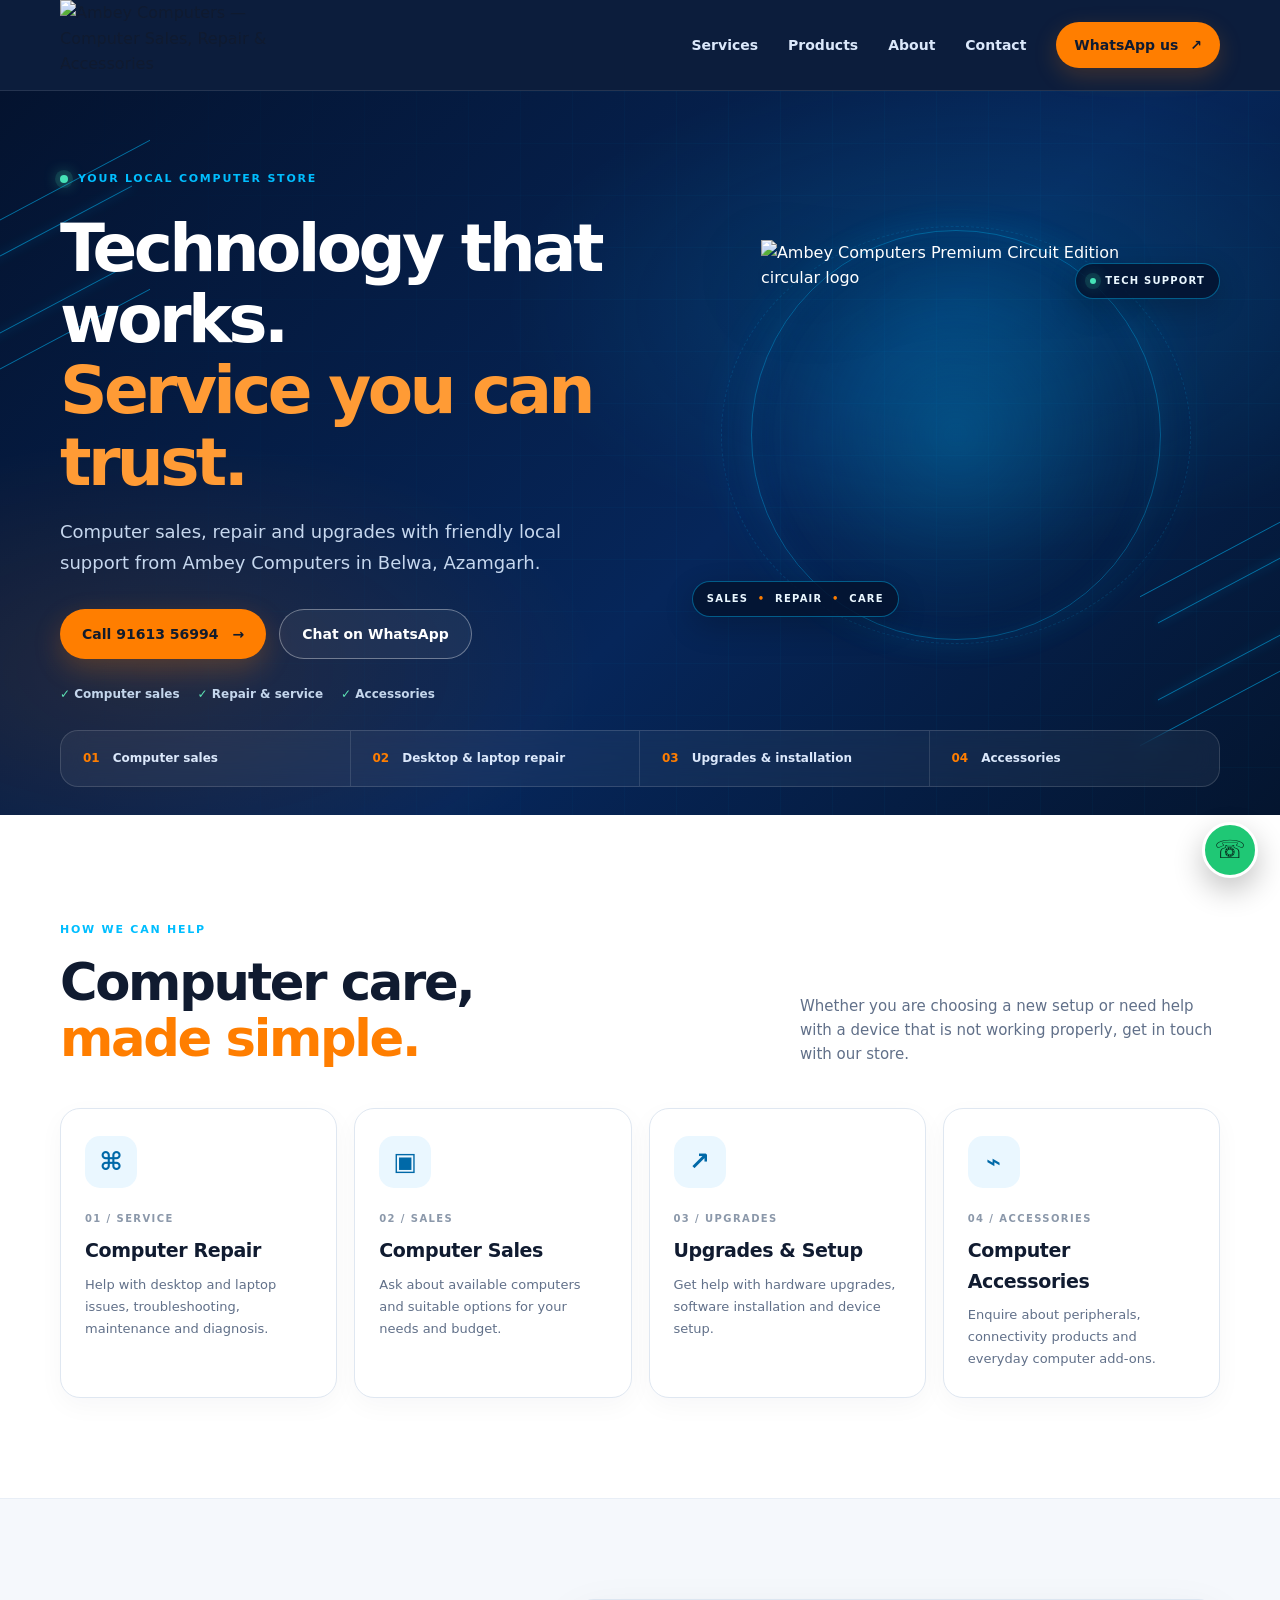
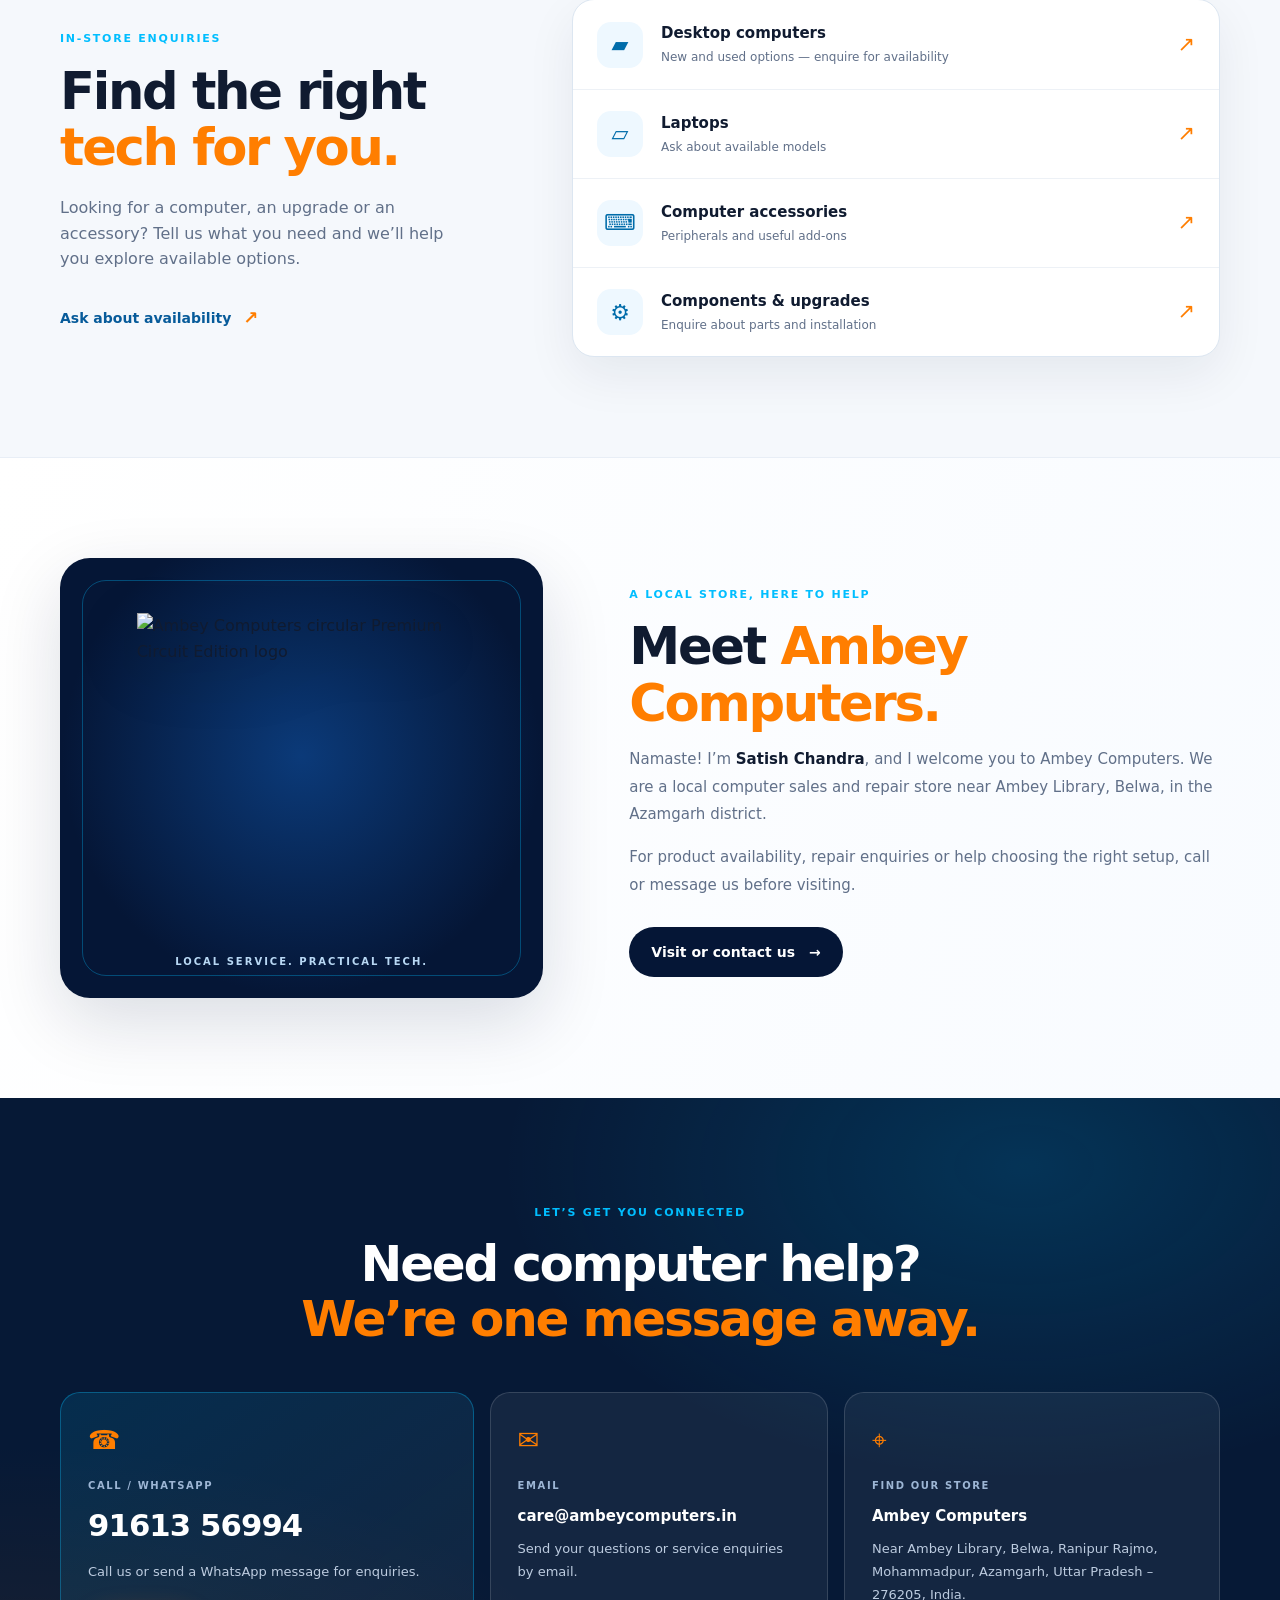
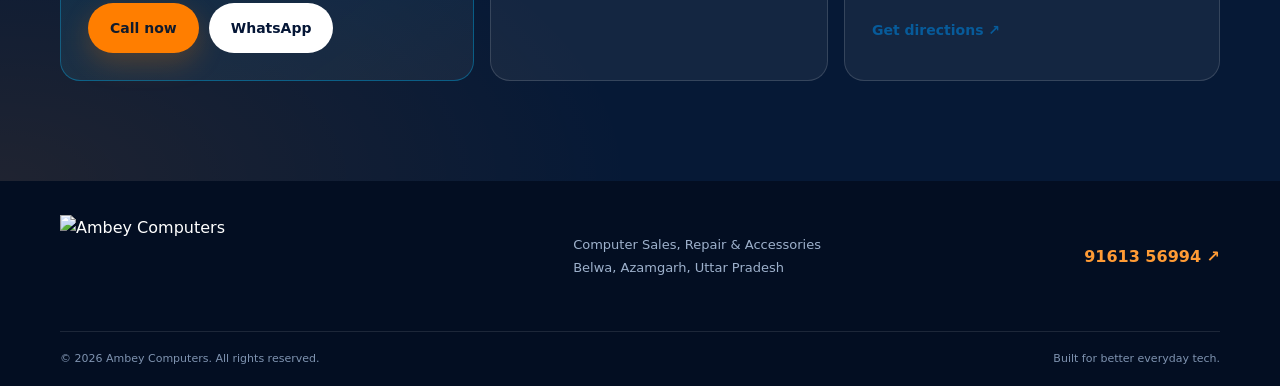
==== commit 3c69af1a: "Add files via upload" ====
--- a/index.html
+++ b/index.html
@@ -3,19 +3,24 @@
 <head>
   <meta charset="utf-8">
   <meta name="viewport" content="width=device-width, initial-scale=1">
-  <meta name="theme-color" content="#0B1F4D">
-  <meta name="description" content="Ambey Computers in Belwa, Ranipur Rajmo, Azamgarh. Computer repairing, sales, upgrades and accessories. Call or WhatsApp 9161356994.">
-  <meta property="og:title" content="Ambey Computers | Computer Sales & Repair">
-  <meta property="og:description" content="Computer repairing, sales, upgrades and accessories near Ambey Library, Belwa, Azamgarh.">
+  <meta name="theme-color" content="#051636">
+  <meta name="description" content="Ambey Computers in Belwa, Azamgarh — computer sales, laptop and desktop repair, upgrades, installation and accessories. Call or WhatsApp for enquiries.">
+  <meta name="robots" content="index,follow">
+  <link rel="canonical" href="https://www.ambeycomputers.in/">
   <meta property="og:type" content="website">
-  <title>Ambey Computers | Computer Repairing & Sales in Azamgarh</title>
-  <link rel="icon" href="assets/favicon.ico" sizes="any">
-  <link rel="icon" type="image/png" sizes="32x32" href="assets/favicon-32.png">
-  <link rel="apple-touch-icon" sizes="180x180" href="assets/favicon-180.png">
-  <link rel="preconnect" href="https://fonts.googleapis.com">
-  <link rel="preconnect" href="https://fonts.gstatic.com" crossorigin>
-  <link href="https://fonts.googleapis.com/css2?family=DM+Sans:wght@400;500;600;700;800&family=Manrope:wght@500;600;700;800&display=swap" rel="stylesheet">
-  <link rel="stylesheet" href="styles.css">
+  <meta property="og:site_name" content="Ambey Computers">
+  <meta property="og:title" content="Ambey Computers | Computer Sales, Repair & Accessories">
+  <meta property="og:description" content="Local computer sales, repair, upgrades and accessories in Belwa, Azamgarh.">
+  <meta property="og:url" content="https://www.ambeycomputers.in/">
+  <meta property="og:image" content="https://www.ambeycomputers.in/assets/ambey-social-share-1200x630.jpg">
+  <meta name="twitter:card" content="summary_large_image">
+  <title>Ambey Computers | Computer Sales, Repair & Accessories</title>
+  <link rel="icon" href="/assets/favicon.ico" sizes="any">
+  <link rel="icon" type="image/png" sizes="32x32" href="/assets/favicon-32.png">
+  <link rel="apple-touch-icon" sizes="180x180" href="/assets/favicon-180.png">
+  <link rel="manifest" href="/site.webmanifest">
+  <link rel="preload" as="image" href="/assets/ambey-logo-horizontal-transparent.webp" type="image/webp">
+  <link rel="stylesheet" href="/styles.css">
   <script type="application/ld+json">
   {
     "@context":"https://schema.org",
@@ -24,7 +29,7 @@
     "url":"https://www.ambeycomputers.in/",
     "email":"care@ambeycomputers.in",
     "telephone":"+91-9161356994",
-    "description":"Computer repairing and selling store.",
+    "description":"Computer sales, repair, upgrades and accessories.",
     "address":{
       "@type":"PostalAddress",
       "streetAddress":"Near Ambey Library, Belwa, Ranipur Rajmo, Mohammadpur",
@@ -40,71 +45,91 @@
   <a class="skip-link" href="#main">Skip to content</a>
   <header class="site-header">
     <div class="container nav-wrap">
-      <a class="brand brand-image" href="#home" aria-label="Ambey Computers home">
-        <img src="assets/ambey-horizontal.svg" alt="Ambey Computers — Computer Sales, Repair & Accessories" width="280" height="72">
+      <a class="brand" href="#home" aria-label="Ambey Computers home">
+        <img src="/assets/ambey-logo-horizontal-transparent.webp" width="560" height="187" alt="Ambey Computers — Computer Sales, Repair & Accessories" fetchpriority="high">
       </a>
-      <button class="menu-toggle" aria-expanded="false" aria-controls="primary-nav" aria-label="Open navigation"><span></span><span></span><span></span></button>
-      <nav id="primary-nav" class="primary-nav" aria-label="Main navigation">
-        <a href="#services">Services</a><a href="#products">What We Sell</a><a href="#about">About</a><a href="#contact">Contact</a>
-        <a class="nav-cta" href="https://wa.me/919161356994?text=Hello%20Ambey%20Computers%2C%20I%20need%20help." target="_blank" rel="noopener">WhatsApp us <span>↗</span></a>
+      <button class="menu-toggle" type="button" aria-expanded="false" aria-controls="primary-nav" aria-label="Open navigation">
+        <span></span><span></span><span></span>
+      </button>
+      <nav class="primary-nav" id="primary-nav" aria-label="Main navigation">
+        <a href="#services">Services</a>
+        <a href="#products">Products</a>
+        <a href="#about">About</a>
+        <a href="#contact">Contact</a>
+        <a class="nav-cta" href="https://wa.me/919161356994?text=Hello%20Ambey%20Computers%2C%20I%20need%20help." target="_blank" rel="noopener noreferrer">WhatsApp us <span aria-hidden="true">↗</span></a>
       </nav>
     </div>
   </header>
 
   <main id="main">
     <section class="hero" id="home">
-      <div class="hero-glow"></div>
+      <div class="circuit circuit-a" aria-hidden="true"></div>
+      <div class="circuit circuit-b" aria-hidden="true"></div>
       <div class="container hero-grid">
         <div class="hero-copy">
-          <div class="eyebrow"><span class="pulse"></span> YOUR LOCAL COMPUTER STORE</div>
-          <h1>Technology that works.<br><em>Service you can trust.</em></h1>
-          <p class="hero-lead">Computer repairing, sales and upgrades — friendly local support from Ambey Computers in Belwa, Azamgarh.</p>
+          <div class="eyebrow"><span class="status-dot"></span> YOUR LOCAL COMPUTER STORE</div>
+          <h1>Technology that works.<br><span>Service you can trust.</span></h1>
+          <p class="hero-lead">Computer sales, repair and upgrades with friendly local support from Ambey Computers in Belwa, Azamgarh.</p>
           <div class="hero-actions">
-            <a class="button button-primary" href="tel:+919161356994">Call 91613 56994 <span>→</span></a>
-            <a class="button button-outline" href="https://wa.me/919161356994?text=Hello%20Ambey%20Computers%2C%20I%20need%20help." target="_blank" rel="noopener">Chat on WhatsApp</a>
+            <a class="button button-primary" href="tel:+919161356994">Call 91613 56994 <span aria-hidden="true">→</span></a>
+            <a class="button button-ghost" href="https://wa.me/919161356994?text=Hello%20Ambey%20Computers%2C%20I%20need%20help." target="_blank" rel="noopener noreferrer">Chat on WhatsApp</a>
           </div>
-          <div class="hero-note"><span class="check">✓</span> Sales · Repair · Upgrade · Accessories</div>
+          <div class="hero-points"><span>✓ Computer sales</span><span>✓ Repair &amp; service</span><span>✓ Accessories</span></div>
         </div>
-        <div class="hero-art" aria-label="Illustration of computer equipment and repair tools">
-          <div class="orbit orbit-one"></div><div class="orbit orbit-two"></div>
-          <div class="device-screen"><div class="screen-top"><i></i><i></i><i></i></div><div class="screen-content"><div class="screen-icon">⌘</div><b>READY TO<br>PERFORM</b><span>COMPUTER CARE</span></div><div class="screen-stand"></div></div>
-          <div class="tower"><div class="tower-slot"></div><div class="tower-slot"></div><div class="power"></div></div>
-          <div class="laptop"><div class="laptop-screen"><span>AC</span></div><div class="laptop-base"></div></div>
-          <div class="floating-tag tag-repair">⚙ &nbsp; REPAIR</div><div class="floating-tag tag-care">✓ &nbsp; SUPPORT</div>
-          <div class="hero-art-caption">AMBey <b>COMPUTERS</b></div>
+        <div class="hero-visual">
+          <div class="visual-halo"></div>
+          <div class="visual-ring ring-one"></div><div class="visual-ring ring-two"></div>
+          <picture class="hero-logo">
+            <source srcset="/assets/ambey-logo-master-transparent.webp" type="image/webp">
+            <img src="/assets/ambey-logo-master-transparent.png" width="1024" height="1024" alt="Ambey Computers Premium Circuit Edition circular logo" fetchpriority="high">
+          </picture>
+          <div class="visual-chip chip-top"><span class="chip-led"></span> TECH SUPPORT</div>
+          <div class="visual-chip chip-bottom">SALES <i>•</i> REPAIR <i>•</i> CARE</div>
         </div>
       </div>
-      <div class="container trust-strip"><div><b>01</b><span>Computer sales</span></div><div><b>02</b><span>Repair & service</span></div><div><b>03</b><span>Upgrades & setup</span></div><div><b>04</b><span>Accessories</span></div></div>
+      <div class="container service-ribbon">
+        <div><b>01</b><span>Computer sales</span></div>
+        <div><b>02</b><span>Desktop &amp; laptop repair</span></div>
+        <div><b>03</b><span>Upgrades &amp; installation</span></div>
+        <div><b>04</b><span>Accessories</span></div>
+      </div>
     </section>
 
-    <section class="section" id="services">
+    <section class="section services-section" id="services">
       <div class="container">
-        <div class="section-heading"><div><span class="eyebrow">HOW WE CAN HELP</span><h2>Computer care, <em>made simple.</em></h2></div><p>Whether you are setting up a computer or need help with one that is not working properly, get in touch with our store.</p></div>
+        <div class="section-head">
+          <div><span class="eyebrow">HOW WE CAN HELP</span><h2>Computer care,<br><em>made simple.</em></h2></div>
+          <p>Whether you are choosing a new setup or need help with a device that is not working properly, get in touch with our store.</p>
+        </div>
         <div class="service-grid">
-          <article class="service-card"><div class="service-icon">⌘</div><span class="card-number">01 / SERVICE</span><h3>Computer Repair</h3><p>Help with desktop and laptop issues, troubleshooting and maintenance.</p></article>
-          <article class="service-card"><div class="service-icon">▣</div><span class="card-number">02 / SALES</span><h3>Computer Sales</h3><p>Ask us about computers and suitable options for your needs and budget.</p></article>
-          <article class="service-card"><div class="service-icon">↗</div><span class="card-number">03 / UPGRADES</span><h3>Upgrades & Installation</h3><p>Get help with hardware upgrades, software installation and setup.</p></article>
-          <article class="service-card"><div class="service-icon">⌁</div><span class="card-number">04 / ACCESSORIES</span><h3>Accessories</h3><p>Enquire about computer peripherals and everyday accessories.</p></article>
+          <article class="service-card"><div class="service-icon" aria-hidden="true">⌘</div><span class="card-kicker">01 / SERVICE</span><h3>Computer Repair</h3><p>Help with desktop and laptop issues, troubleshooting, maintenance and diagnosis.</p></article>
+          <article class="service-card"><div class="service-icon" aria-hidden="true">▣</div><span class="card-kicker">02 / SALES</span><h3>Computer Sales</h3><p>Ask about available computers and suitable options for your needs and budget.</p></article>
+          <article class="service-card"><div class="service-icon" aria-hidden="true">↗</div><span class="card-kicker">03 / UPGRADES</span><h3>Upgrades &amp; Setup</h3><p>Get help with hardware upgrades, software installation and device setup.</p></article>
+          <article class="service-card"><div class="service-icon" aria-hidden="true">⌁</div><span class="card-kicker">04 / ACCESSORIES</span><h3>Computer Accessories</h3><p>Enquire about peripherals, connectivity products and everyday computer add-ons.</p></article>
         </div>
       </div>
     </section>
 
     <section class="products-section section" id="products">
       <div class="container product-layout">
-        <div class="product-intro"><span class="eyebrow">IN-STORE ENQUIRIES</span><h2>Find the right<br><em>tech for you.</em></h2><p>Looking for a computer, an upgrade or an accessory? Tell us what you need and we’ll help you explore available options.</p><a class="text-link" href="https://wa.me/919161356994?text=Hello%2C%20I%20want%20to%20enquire%20about%20computer%20products." target="_blank" rel="noopener">Ask about availability <b>↗</b></a></div>
+        <div class="product-copy"><span class="eyebrow">IN-STORE ENQUIRIES</span><h2>Find the right<br><em>tech for you.</em></h2><p>Looking for a computer, an upgrade or an accessory? Tell us what you need and we’ll help you explore available options.</p><a class="text-link" href="https://wa.me/919161356994?text=Hello%2C%20I%20want%20to%20enquire%20about%20computer%20products." target="_blank" rel="noopener noreferrer">Ask about availability <b aria-hidden="true">↗</b></a></div>
         <div class="product-list">
-          <div class="product-row"><span class="product-symbol">▰</span><div><b>Desktop computers</b><small>New and used options — enquire for availability</small></div><span class="row-arrow">↗</span></div>
-          <div class="product-row"><span class="product-symbol">▱</span><div><b>Laptops</b><small>Ask about available models</small></div><span class="row-arrow">↗</span></div>
-          <div class="product-row"><span class="product-symbol">⌨</span><div><b>Computer accessories</b><small>Peripherals and useful add-ons</small></div><span class="row-arrow">↗</span></div>
-          <div class="product-row"><span class="product-symbol">⚙</span><div><b>Components & upgrades</b><small>Enquire about parts and installation</small></div><span class="row-arrow">↗</span></div>
+          <a class="product-row" href="https://wa.me/919161356994?text=Hello%2C%20I%20want%20to%20enquire%20about%20desktop%20computers." target="_blank" rel="noopener noreferrer"><span class="product-symbol" aria-hidden="true">▰</span><span class="product-info"><b>Desktop computers</b><small>New and used options — enquire for availability</small></span><span class="row-arrow" aria-hidden="true">↗</span></a>
+          <a class="product-row" href="https://wa.me/919161356994?text=Hello%2C%20I%20want%20to%20enquire%20about%20laptops." target="_blank" rel="noopener noreferrer"><span class="product-symbol" aria-hidden="true">▱</span><span class="product-info"><b>Laptops</b><small>Ask about available models</small></span><span class="row-arrow" aria-hidden="true">↗</span></a>
+          <a class="product-row" href="https://wa.me/919161356994?text=Hello%2C%20I%20want%20to%20enquire%20about%20computer%20accessories." target="_blank" rel="noopener noreferrer"><span class="product-symbol" aria-hidden="true">⌨</span><span class="product-info"><b>Computer accessories</b><small>Peripherals and useful add-ons</small></span><span class="row-arrow" aria-hidden="true">↗</span></a>
+          <a class="product-row" href="https://wa.me/919161356994?text=Hello%2C%20I%20want%20to%20enquire%20about%20computer%20components%20and%20upgrades." target="_blank" rel="noopener noreferrer"><span class="product-symbol" aria-hidden="true">⚙</span><span class="product-info"><b>Components &amp; upgrades</b><small>Enquire about parts and installation</small></span><span class="row-arrow" aria-hidden="true">↗</span></a>
         </div>
       </div>
     </section>
 
     <section class="about-section section" id="about">
       <div class="container about-grid">
-        <div class="about-visual about-logo-visual"><img src="assets/ambey-circular-transparent.png" alt="Ambey Computers — Computer Sales, Repair & Accessories" width="260" height="260"></div>
-        <div class="about-copy"><span class="eyebrow">A LOCAL STORE, HERE TO HELP</span><h2>Meet <em>Ambey Computers.</em></h2><p>Namaste! I’m <strong>Satish Chandra</strong>, and I welcome you to Ambey Computers. We are a local computer repairing and selling store near Ambey Library, Belwa, in the Azamgarh district.</p><p>For product availability, repair enquiries or help choosing the right setup, call or message us before visiting.</p><a class="button button-dark" href="#contact">Visit or contact us <span>→</span></a></div>
+        <div class="about-mark">
+          <div class="about-circuit" aria-hidden="true"></div>
+          <img src="/assets/ambey-logo-master-transparent.webp" width="420" height="420" loading="lazy" alt="Ambey Computers circular Premium Circuit Edition logo">
+          <span class="about-caption">LOCAL SERVICE. PRACTICAL TECH.</span>
+        </div>
+        <div class="about-copy"><span class="eyebrow">A LOCAL STORE, HERE TO HELP</span><h2>Meet <em>Ambey Computers.</em></h2><p>Namaste! I’m <strong>Satish Chandra</strong>, and I welcome you to Ambey Computers. We are a local computer sales and repair store near Ambey Library, Belwa, in the Azamgarh district.</p><p>For product availability, repair enquiries or help choosing the right setup, call or message us before visiting.</p><a class="button button-dark" href="#contact">Visit or contact us <span aria-hidden="true">→</span></a></div>
       </div>
     </section>
 
@@ -112,19 +137,23 @@
       <div class="container">
         <div class="contact-heading"><span class="eyebrow">LET’S GET YOU CONNECTED</span><h2>Need computer help?<br><em>We’re one message away.</em></h2></div>
         <div class="contact-grid">
-          <div class="contact-card contact-main"><span class="contact-icon">☎</span><small>CALL / WHATSAPP</small><a class="contact-big" href="tel:+919161356994">91613 56994</a><p>Call us or send a WhatsApp message for enquiries.</p><div class="contact-buttons"><a class="button button-primary" href="tel:+919161356994">Call now</a><a class="button button-light" href="https://wa.me/919161356994?text=Hello%20Ambey%20Computers%2C%20I%20need%20help." target="_blank" rel="noopener">WhatsApp</a></div></div>
-          <div class="contact-card"><span class="contact-icon">✉</span><small>EMAIL</small><a class="contact-link" href="mailto:care@ambeycomputers.in">care@ambeycomputers.in</a><p>Send your questions or service enquiries by email.</p></div>
-          <div class="contact-card"><span class="contact-icon">⌖</span><small>FIND OUR STORE</small><b class="contact-link">Ambey Computers</b><p>Near Ambey Library, Belwa, Ranipur Rajmo, Mohammadpur, Azamgarh, Uttar Pradesh – 276205, India.</p><a class="text-link" href="https://www.google.com/maps/search/?api=1&query=Ambey+Computers+Near+Ambey+Library+Belwa+Ranipur+Rajmo+Mohammadpur+Azamgarh+Uttar+Pradesh+276205" target="_blank" rel="noopener">Get directions ↗</a></div>
+          <article class="contact-card contact-main"><span class="contact-icon" aria-hidden="true">☎</span><small>CALL / WHATSAPP</small><a class="contact-big" href="tel:+919161356994">91613 56994</a><p>Call us or send a WhatsApp message for enquiries.</p><div class="contact-actions"><a class="button button-primary" href="tel:+919161356994">Call now</a><a class="button button-light" href="https://wa.me/919161356994?text=Hello%20Ambey%20Computers%2C%20I%20need%20help." target="_blank" rel="noopener noreferrer">WhatsApp</a></div></article>
+          <article class="contact-card"><span class="contact-icon" aria-hidden="true">✉</span><small>EMAIL</small><a class="contact-link" href="mailto:care@ambeycomputers.in">care@ambeycomputers.in</a><p>Send your questions or service enquiries by email.</p></article>
+          <article class="contact-card"><span class="contact-icon" aria-hidden="true">⌖</span><small>FIND OUR STORE</small><b class="contact-link">Ambey Computers</b><p>Near Ambey Library, Belwa, Ranipur Rajmo, Mohammadpur, Azamgarh, Uttar Pradesh – 276205, India.</p><a class="text-link" href="https://www.google.com/maps/search/?api=1&amp;query=Ambey+Computers+Near+Ambey+Library+Belwa+Ranipur+Rajmo+Mohammadpur+Azamgarh+Uttar+Pradesh+276205" target="_blank" rel="noopener noreferrer">Get directions ↗</a></article>
         </div>
       </div>
     </section>
   </main>
 
   <footer class="site-footer">
-    <div class="container footer-top"><a class="brand brand-footer brand-image-footer" href="#home" aria-label="Ambey Computers home"><img src="assets/ambey-circular-transparent.png" alt="Ambey Computers circular logo" width="76" height="76"></a><p>Computer Repairing & Selling Store<br>Belwa, Azamgarh, Uttar Pradesh</p><a class="footer-call" href="tel:+919161356994">91613 56994 ↗</a></div>
+    <div class="container footer-top">
+      <a class="footer-logo" href="#home" aria-label="Back to top"><img src="/assets/ambey-logo-horizontal-dark-bg.webp" width="560" height="187" loading="lazy" alt="Ambey Computers"></a>
+      <p>Computer Sales, Repair &amp; Accessories<br>Belwa, Azamgarh, Uttar Pradesh</p>
+      <a class="footer-call" href="tel:+919161356994">91613 56994 ↗</a>
+    </div>
     <div class="container footer-bottom"><span>© <span id="year"></span> Ambey Computers. All rights reserved.</span><span>Built for better everyday tech.</span></div>
   </footer>
-  <a class="whatsapp-float" href="https://wa.me/919161356994?text=Hello%20Ambey%20Computers%2C%20I%20need%20help." target="_blank" rel="noopener" aria-label="Chat with Ambey Computers on WhatsApp">☏</a>
-  <script src="script.js"></script>
+  <a class="whatsapp-float" href="https://wa.me/919161356994?text=Hello%20Ambey%20Computers%2C%20I%20need%20help." target="_blank" rel="noopener noreferrer" aria-label="Chat with Ambey Computers on WhatsApp">☏</a>
+  <script src="/script.js" defer></script>
 </body>
-</html>
+</html>
--- a/styles.css
+++ b/styles.css
@@ -1,12 +1,152 @@
- :root{--navy:#0b1e3b;--blue:#1268c4;--orange:#f47a16;--ink:#17243a;--muted:#68758a;--pale:#f4f7fb;--line:#e5eaf1;--white:#fff;--radius:22px}*{box-sizing:border-box}html{scroll-behavior:smooth;scroll-padding-top:90px}body{margin:0;font-family:"DM Sans",sans-serif;color:var(--ink);background:#fff;line-height:1.6}a{color:inherit;text-decoration:none}.container{width:min(1160px,calc(100% - 44px));margin:auto}.skip-link{position:absolute;left:-999px;top:8px;background:#fff;padding:10px;z-index:100}.skip-link:focus{left:8px}.site-header{height:82px;background:#fff;position:sticky;top:0;z-index:20;border-bottom:1px solid rgba(11,30,59,.08)}.nav-wrap{height:100%;display:flex;align-items:center;justify-content:space-between}.brand{display:flex;align-items:center;gap:10px;color:var(--navy)}.brand-mark{width:44px;height:44px;background:var(--navy);border-radius:13px;display:grid;place-items:center}.brand-mark svg{width:31px;fill:none;stroke:#fff;stroke-width:2.3;stroke-linecap:round;stroke-linejoin:round}.brand strong{display:block;font:800 22px/1 "Manrope",sans-serif;letter-spacing:-1px}.brand small{display:block;font-size:9px;font-weight:800;letter-spacing:3px;color:var(--orange);margin-top:4px}.primary-nav{display:flex;align-items:center;gap:32px;font-size:13px;font-weight:700}.primary-nav>a:not(.nav-cta){color:#526078}.primary-nav>a:hover{color:var(--blue)}.nav-cta{background:var(--navy);color:#fff;padding:12px 17px;border-radius:9px}.nav-cta span{color:#ff9a3e;margin-left:8px}.menu-toggle{display:none;background:none;border:0;padding:8px}.menu-toggle span{display:block;width:23px;height:2px;background:var(--navy);margin:5px}.hero{background:var(--pale);position:relative;overflow:hidden;padding:86px 0 0}.hero:before{content:"";position:absolute;inset:0;background:radial-gradient(circle at 82% 34%,rgba(18,104,196,.11),transparent 32%),radial-gradient(circle at 8% 80%,rgba(244,122,22,.07),transparent 26%)}.hero-glow{position:absolute;width:600px;height:600px;border:1px solid rgba(18,104,196,.08);border-radius:50%;right:-220px;top:-250px}.hero-grid{position:relative;display:grid;grid-template-columns:1.02fr .98fr;align-items:center;gap:40px;min-height:470px}.eyebrow{font-size:10px;letter-spacing:2.2px;font-weight:800;color:var(--blue);display:inline-flex;align-items:center;gap:9px}.pulse{width:7px;height:7px;background:var(--orange);border-radius:50%;box-shadow:0 0 0 5px rgba(244,122,22,.12)}h1,h2,h3,p{margin-top:0}h1,h2{font-family:"Manrope",sans-serif;letter-spacing:-2px;line-height:1.12}h1{font-size:clamp(40px,5.2vw,66px);margin:20px 0}.hero h1 em,h2 em{font-style:normal;color:var(--blue)}.hero-lead{font-size:17px;line-height:1.8;color:var(--muted);max-width:520px}.hero-actions{display:flex;gap:12px;flex-wrap:wrap;margin:30px 0 22px}.button{display:inline-flex;align-items:center;justify-content:center;gap:17px;padding:14px 20px;border-radius:9px;font-size:13px;font-weight:800;transition:.2s;min-height:48px}.button:hover{transform:translateY(-2px)}.button-primary{background:var(--orange);color:#fff;box-shadow:0 9px 22px rgba(244,122,22,.2)}.button-outline{border:1px solid #cbd5e2;color:var(--navy);background:#fff}.button-dark{background:var(--navy);color:#fff;margin-top:12px}.hero-note{font-size:12px;color:#6b778a;font-weight:600}.check{color:#16865b;font-weight:900;margin-right:8px}.hero-art{height:410px;position:relative;display:flex;align-items:center;justify-content:center}.orbit{position:absolute;border:1px solid rgba(18,104,196,.15);border-radius:50%;transform:rotate(-18deg)}.orbit-one{width:390px;height:290px}.orbit-two{width:470px;height:350px;border-color:rgba(244,122,22,.16)}.device-screen{position:absolute;width:260px;height:190px;top:67px;left:calc(50% - 125px);background:#0d2a50;border:9px solid #10294a;border-bottom-width:13px;border-radius:15px;box-shadow:0 25px 45px #0b1e3b35;z-index:2}.screen-top{height:14px;display:flex;gap:5px;padding-left:5px}.screen-top i{width:5px;height:5px;border-radius:50%;background:#52769c}.screen-content{height:145px;background:linear-gradient(145deg,#0f70c8,#0a2b57);display:flex;align-items:center;justify-content:center;flex-direction:column;color:#fff}.screen-icon{font-size:35px;color:#ff9a3e}.screen-content b{font:800 18px/1.1 "Manrope";letter-spacing:2px;text-align:center}.screen-content span{font-size:8px;letter-spacing:3px;color:#a9d4ff;margin-top:10px}.screen-stand{position:absolute;bottom:-31px;left:94px;width:54px;height:23px;background:#122d50;clip-path:polygon(25% 0,75% 0,100% 100%,0 100%)}.tower{position:absolute;width:85px;height:195px;right:13%;top:116px;background:linear-gradient(90deg,#10243d,#1e3c60);border:4px solid #294461;border-radius:10px;z-index:3;box-shadow:0 20px 30px #0b1e3b30}.tower-slot{height:5px;width:42px;background:#5c8bb9;margin:22px auto 0;border-radius:3px}.power{width:13px;height:13px;border:3px solid #f47a16;border-radius:50%;margin:25px auto}.laptop{position:absolute;left:5%;bottom:52px;z-index:4}.laptop-screen{width:135px;height:94px;background:linear-gradient(145deg,#1685e5,#0b2851);border:7px solid #1b3857;border-radius:9px 9px 4px 4px;transform:skewY(4deg);display:grid;place-items:center;color:#fff;font:800 25px "Manrope"}.laptop-base{width:155px;height:9px;background:#8ea6bf;clip-path:polygon(5% 0,95% 0,100% 100%,0 100%);margin-left:-10px}.floating-tag{position:absolute;z-index:5;background:#fff;border:1px solid #e6edf5;border-radius:9px;padding:10px 14px;box-shadow:0 10px 28px #0b1e3b13;font-size:9px;font-weight:800;letter-spacing:1px;color:var(--navy)}.tag-repair{top:48px;right:6%}.tag-care{bottom:45px;right:8%;color:#16865b}.hero-art-caption{position:absolute;bottom:2px;font:800 10px "Manrope";letter-spacing:4px;color:#9baabe}.hero-art-caption b{color:var(--orange)}.trust-strip{position:relative;border-top:1px solid #dfe6ef;margin-top:25px;display:grid;grid-template-columns:repeat(4,1fr);padding:22px 0}.trust-strip div{display:flex;align-items:center;gap:12px;border-right:1px solid #dfe6ef;padding-left:20px}.trust-strip div:first-child{padding-left:0}.trust-strip div:last-child{border:0}.trust-strip b{font:800 13px "Manrope";color:var(--orange)}.trust-strip span{font-size:12px;font-weight:700;color:#59677d}.section{padding:100px 0}.section-heading{display:flex;align-items:end;justify-content:space-between;gap:40px;margin-bottom:42px}.section-heading h2,.product-intro h2,.about-copy h2,.contact-heading h2{font-size:clamp(34px,4vw,48px);margin:12px 0 0}.section-heading>p{max-width:390px;color:var(--muted);font-size:14px;line-height:1.8;margin-bottom:4px}.service-grid{display:grid;grid-template-columns:repeat(4,1fr);gap:16px}.service-card{border:1px solid var(--line);border-radius:16px;padding:25px 22px;min-height:235px;transition:.25s;background:#fff}.service-card:hover{transform:translateY(-5px);box-shadow:0 18px 35px #0b1e3b0c;border-color:#c8d9ec}.service-icon{width:47px;height:47px;border-radius:13px;background:#edf5ff;color:var(--blue);display:grid;place-items:center;font-size:25px;margin-bottom:23px}.card-number{font-size:9px;letter-spacing:1.5px;color:#9aa6b7;font-weight:800}.service-card h3{font:800 17px "Manrope";margin:9px 0}.service-card p{font-size:12px;line-height:1.8;color:var(--muted);margin:0}.products-section{background:var(--navy);color:#fff;position:relative;overflow:hidden}.products-section:after{content:"";position:absolute;width:480px;height:480px;border:1px solid #ffffff12;border-radius:50%;right:-120px;top:-210px}.product-layout{display:grid;grid-template-columns:.8fr 1.2fr;gap:90px;align-items:center;position:relative;z-index:1}.products-section .eyebrow{color:#ff9a3e}.product-intro h2{margin-bottom:20px}.product-intro h2 em{color:#ff9a3e}.product-intro p{color:#b5c1d1;font-size:14px;line-height:1.9;max-width:360px}.text-link{display:inline-flex;gap:12px;align-items:center;color:var(--orange);font-size:13px;font-weight:800;margin-top:12px}.product-list{border-top:1px solid #ffffff26}.product-row{display:flex;align-items:center;gap:18px;padding:20px 0;border-bottom:1px solid #ffffff26}.product-symbol{width:47px;height:47px;display:grid;place-items:center;border-radius:12px;background:#ffffff12;color:#ff9a3e;font-size:24px}.product-row div{flex:1}.product-row b{display:block;font:700 15px "Manrope"}.product-row small{display:block;color:#aebbd0;font-size:11px;margin-top:4px}.row-arrow{color:#ff9a3e}.about-section{background:#f8fafc}.about-grid{display:grid;grid-template-columns:.9fr 1.1fr;gap:90px;align-items:center}.about-visual{height:340px;border-radius:22px;background:linear-gradient(140deg,#0d2a50,#1268c4);position:relative;overflow:hidden;display:grid;place-items:center}.about-visual:before,.about-visual:after{content:"";position:absolute;border:1px solid #ffffff22;border-radius:50%;width:330px;height:330px}.about-visual:after{width:440px;height:440px}.about-badge{width:190px;height:190px;border-radius:50%;background:#fff;display:flex;align-items:center;justify-content:center;flex-direction:column;z-index:1;box-shadow:0 18px 45px #06172e55}.about-badge span{font:800 32px "Manrope";color:var(--navy);letter-spacing:-2px}.about-badge b{background:var(--orange);color:#fff;padding:4px 16px;border-radius:4px;font-size:13px;letter-spacing:2px}.about-badge small{font-size:7px;letter-spacing:2px;color:#738197;margin-top:9px;font-weight:800}.about-lines{position:absolute;width:130%;height:40px;background:#f47a16;transform:rotate(-24deg);opacity:.9;bottom:25px}.about-copy h2{margin:12px 0 22px}.about-copy p{font-size:14px;line-height:1.9;color:var(--muted)}.contact-section{background:#fff}.contact-heading{text-align:center;margin-bottom:45px}.contact-heading h2{margin-top:13px}.contact-heading h2 em{color:var(--orange)}.contact-grid{display:grid;grid-template-columns:1.1fr .9fr .9fr;gap:16px}.contact-card{border:1px solid var(--line);border-radius:17px;padding:27px;background:#fff;min-height:235px}.contact-main{background:var(--pale);border-color:transparent}.contact-icon{width:42px;height:42px;border-radius:12px;background:#e8f2ff;color:var(--blue);display:grid;place-items:center;font-size:22px;margin-bottom:18px}.contact-card small{font-size:9px;letter-spacing:1.7px;font-weight:800;color:#8a97a9;display:block}.contact-big{display:block;font:800 clamp(22px,2.2vw,29px) "Manrope";color:var(--navy);margin:7px 0}.contact-link{display:block;font-weight:800;color:var(--navy);font-size:14px;margin:8px 0}.contact-card p{font-size:12px;line-height:1.8;color:var(--muted);margin-bottom:12px}.contact-buttons{display:flex;gap:8px;flex-wrap:wrap;margin-top:17px}.contact-buttons .button{padding:11px 15px;min-height:40px;font-size:11px}.button-light{background:#fff;color:var(--navy);border:1px solid var(--line)}.site-footer{background:#07172e;color:#fff;padding:38px 0 20px}.footer-top{display:flex;align-items:center;justify-content:space-between;gap:25px;padding-bottom:30px}.brand-footer{color:#fff}.footer-top p{font-size:11px;color:#aebbd0;line-height:1.8;margin:0}.footer-call{font:800 17px "Manrope";color:#ff9a3e}.footer-bottom{border-top:1px solid #ffffff1c;padding-top:18px;display:flex;justify-content:space-between;color:#8190a6;font-size:10px}.whatsapp-float{position:fixed;right:20px;bottom:20px;width:54px;height:54px;border-radius:50%;display:grid;place-items:center;background:#20bd67;color:#fff;font-size:26px;box-shadow:0 8px 24px #06172e35;z-index:30}.whatsapp-float:hover{transform:translateY(-3px)}@media(max-width:900px){.primary-nav{gap:18px}.hero-grid{gap:5px}.hero-art{transform:scale(.9);transform-origin:center}.service-grid{grid-template-columns:repeat(2,1fr)}.product-layout,.about-grid{gap:45px}.contact-grid{grid-template-columns:1fr 1fr}.contact-main{grid-column:span 2}}@media(max-width:680px){.container{width:min(100% - 34px,520px)}.site-header{height:70px}.menu-toggle{display:block}.primary-nav{display:none;position:absolute;top:69px;left:0;right:0;background:#fff;padding:16px 22px 22px;box-shadow:0 16px 25px #0b1e3b12;flex-direction:column;align-items:stretch;gap:0}.primary-nav.open{display:flex}.primary-nav>a{padding:12px 4px}.primary-nav .nav-cta{text-align:center;margin-top:8px}.hero{padding-top:54px}.hero-grid{grid-template-columns:1fr;gap:0}.hero-copy{text-align:center}.hero-copy .eyebrow{justify-content:center}.hero h1{font-size:43px;letter-spacing:-1.7px;margin:16px 0}.hero-lead{font-size:14px;margin:auto}.hero-actions{justify-content:center;margin:23px 0 17px}.button{padding:13px 15px;font-size:12px}.hero-art{height:320px;transform:scale(.78);margin:-2px -45px -20px}.device-screen{top:40px}.tower{top:85px}.trust-strip{grid-template-columns:1fr 1fr;gap:15px 0;margin-top:5px;padding:18px 0}.trust-strip div{padding:5px 10px;border-right:0}.trust-strip div:nth-child(odd){padding-left:0}.trust-strip span{font-size:11px}.section{padding:70px 0}.section-heading{display:block;margin-bottom:28px}.section-heading h2,.product-intro h2,.about-copy h2,.contact-heading h2{font-size:36px}.section-heading>p{font-size:13px;margin-top:17px}.service-grid{gap:10px}.service-card{padding:19px 15px;min-height:220px}.service-card h3{font-size:15px}.service-card p{font-size:11px}.service-icon{width:42px;height:42px;margin-bottom:17px}.product-layout,.about-grid{grid-template-columns:1fr;gap:32px}.product-intro p{font-size:13px}.product-row{padding:16px 0;gap:13px}.product-row b{font-size:13px}.product-row small{font-size:10px}.about-visual{height:270px}.about-copy p{font-size:13px}.contact-heading{margin-bottom:30px}.contact-grid{grid-template-columns:1fr;gap:11px}.contact-main{grid-column:auto}.contact-card{min-height:auto;padding:22px}.contact-card p{margin-bottom:5px}.footer-top{align-items:flex-start;flex-wrap:wrap}.footer-top p{order:3;width:100%}.footer-bottom{gap:12px;flex-direction:column}.whatsapp-float{right:14px;bottom:14px;width:50px;height:50px}}@media(prefers-reduced-motion:reduce){html{scroll-behavior:auto}*,*:before,*:after{transition:none!important}}
-
-/* Official Ambey Computers logo integration */
-.brand-image { gap: 0; flex: 0 1 auto; }
-.brand-image img { display:block; width: clamp(190px, 23vw, 280px); height:auto; max-height:66px; object-fit:contain; object-position:left center; }
-.brand-image-footer img { width:76px; height:76px; max-height:none; object-fit:contain; }
-.about-logo-visual { background: radial-gradient(circle at 50% 45%, #173b6b 0%, #0B1F4D 72%); }
-.about-logo-visual img { position:relative; z-index:2; width:min(72%, 270px); height:auto; object-fit:contain; }
-@media(max-width:680px) {
-  .brand-image img { width: min(210px, 56vw); max-height:54px; }
-  .brand-image-footer img { width:68px; height:68px; }
+@charset "UTF-8";
+:root{
+ --navy:#051636;--deep:#062A62;--orange:#FF7E00;--cyan:#00BEFF;--white:#fff;
+ --ink:#101b30;--muted:#617089;--line:#dfe7f1;--paper:#f5f8fc;
+ --shadow:0 24px 70px rgba(5,22,54,.14);--radius:24px;
+ color-scheme:light;
 }
+*{box-sizing:border-box}
+html{scroll-behavior:smooth;scroll-padding-top:92px}
+body{margin:0;background:#fff;color:var(--ink);font-family:system-ui,-apple-system,"Segoe UI",Roboto,Arial,sans-serif;line-height:1.6;-webkit-font-smoothing:antialiased}
+a{color:inherit;text-decoration:none}
+img{display:block;max-width:100%;height:auto}
+button,a{-webkit-tap-highlight-color:transparent}
+.container{width:min(1160px,calc(100% - 44px));margin-inline:auto}
+.skip-link{position:absolute;left:-9999px;top:8px;background:#fff;color:#000;padding:12px;z-index:1000}
+.skip-link:focus{left:12px}
+.site-header{position:sticky;top:0;z-index:100;background:rgba(5,22,54,.97);border-bottom:1px solid rgba(255,255,255,.1);backdrop-filter:saturate(150%) blur(14px)}
+.nav-wrap{min-height:88px;display:flex;align-items:center;justify-content:space-between;gap:24px}
+.brand{display:block;width:270px;max-width:58vw}
+.brand img{width:100%;height:auto}
+.primary-nav{display:flex;align-items:center;gap:30px;color:#dbe8fb;font-size:14px;font-weight:650}
+.primary-nav>a:not(.nav-cta){transition:color .2s}
+.primary-nav>a:not(.nav-cta):hover{color:var(--cyan)}
+.nav-cta{display:inline-flex;align-items:center;gap:12px;padding:12px 18px;border-radius:999px;background:var(--orange);color:#101b30;font-weight:800;box-shadow:0 8px 24px rgba(255,126,0,.2)}
+.nav-cta:hover,.button-primary:hover{filter:brightness(1.06);transform:translateY(-1px)}
+.menu-toggle{display:none;width:46px;height:44px;border:1px solid rgba(255,255,255,.24);border-radius:13px;background:transparent;color:white}
+.menu-toggle span{display:block;width:19px;height:2px;margin:5px auto;background:#fff;border-radius:3px}
+.hero{position:relative;overflow:hidden;padding:74px 0 28px;background:radial-gradient(ellipse at 76% 30%,rgba(0,190,255,.16),transparent 34%),radial-gradient(ellipse at 12% 80%,rgba(255,126,0,.12),transparent 28%),linear-gradient(135deg,#04132f 0%,#06265a 58%,#04152f 100%);color:#fff}
+.hero:before{content:"";position:absolute;inset:0;opacity:.18;background-image:linear-gradient(rgba(0,190,255,.18) 1px,transparent 1px),linear-gradient(90deg,rgba(0,190,255,.18) 1px,transparent 1px);background-size:52px 52px;mask-image:linear-gradient(90deg,transparent,#000 55%,#000)}
+.circuit{position:absolute;width:230px;height:150px;opacity:.55;pointer-events:none;border-top:1px solid var(--cyan);border-bottom:1px solid var(--cyan)}
+.circuit:before,.circuit:after{content:"";position:absolute;left:18px;right:18px;height:1px;background:var(--cyan);box-shadow:0 0 9px var(--cyan)}
+.circuit:before{top:35px}.circuit:after{bottom:35px}
+.circuit-a{top:110px;left:-80px;transform:skewY(-28deg)}.circuit-b{right:-90px;bottom:130px;transform:skewY(-28deg)}
+.hero-grid{position:relative;z-index:1;display:grid;grid-template-columns:1.05fr .95fr;align-items:center;gap:48px;min-height:480px}
+.eyebrow{display:inline-flex;align-items:center;gap:10px;color:var(--cyan);font-size:11px;font-weight:850;letter-spacing:.16em;text-transform:uppercase}
+.status-dot,.chip-led{width:8px;height:8px;border-radius:50%;background:#46e3b7;box-shadow:0 0 0 5px rgba(70,227,183,.12),0 0 15px #46e3b7}
+.hero h1{margin:22px 0 18px;font-size:clamp(42px,5.2vw,66px);line-height:1.08;letter-spacing:-.055em;font-weight:850}
+.hero h1 span{color:#ff9b35}
+.hero-lead{max-width:570px;margin:0;color:#c6d7ee;font-size:18px;line-height:1.75}
+.hero-actions{display:flex;flex-wrap:wrap;gap:13px;margin-top:30px}
+.button{min-height:50px;display:inline-flex;align-items:center;justify-content:center;gap:14px;padding:0 22px;border-radius:999px;font-weight:800;font-size:14px;transition:transform .2s,filter .2s,background .2s}
+.button-primary{background:var(--orange);color:#111b2c;box-shadow:0 10px 28px rgba(255,126,0,.24)}
+.button-ghost{border:1px solid rgba(255,255,255,.36);color:#fff;background:rgba(255,255,255,.05)}
+.button-ghost:hover{background:rgba(255,255,255,.12)}
+.hero-points{display:flex;flex-wrap:wrap;gap:18px;margin-top:26px;color:#c4d6ec;font-size:12px;font-weight:650}
+.hero-points span:first-letter{color:#5de3b4}
+.hero-visual{position:relative;min-height:440px;display:grid;place-items:center}
+.visual-halo{position:absolute;width:min(390px,90%);aspect-ratio:1;border-radius:50%;background:radial-gradient(circle,rgba(0,190,255,.22),rgba(0,190,255,.04) 55%,transparent 72%);filter:blur(8px)}
+.visual-ring{position:absolute;border:1px solid rgba(0,190,255,.34);border-radius:50%;width:410px;height:410px;max-width:95%;max-height:95%;box-shadow:0 0 35px rgba(0,190,255,.1),inset 0 0 30px rgba(0,190,255,.06)}
+.ring-two{width:470px;height:470px;border-style:dashed;opacity:.45}
+.hero-logo{position:relative;z-index:1;width:min(390px,82%);filter:drop-shadow(0 22px 34px rgba(0,0,0,.42));animation:float 7s ease-in-out infinite}
+.hero-logo img{width:100%}
+.visual-chip{position:absolute;z-index:2;padding:9px 14px;border:1px solid rgba(0,190,255,.42);border-radius:999px;background:rgba(4,19,47,.86);color:#eaf7ff;font-size:10px;font-weight:850;letter-spacing:.12em;box-shadow:0 10px 30px rgba(0,0,0,.2)}
+.chip-top{top:48px;right:0;display:flex;align-items:center;gap:9px}.chip-led{width:6px;height:6px}
+.chip-bottom{bottom:38px;left:0}.chip-bottom i{color:var(--orange);font-style:normal;padding:0 5px}
+.service-ribbon{position:relative;z-index:2;display:grid;grid-template-columns:repeat(4,1fr);margin-top:26px;border:1px solid rgba(255,255,255,.14);border-radius:18px;background:rgba(255,255,255,.055);backdrop-filter:blur(12px)}
+.service-ribbon>div{display:flex;align-items:center;gap:13px;padding:18px 22px;border-right:1px solid rgba(255,255,255,.12)}
+.service-ribbon>div:last-child{border:0}
+.service-ribbon b{color:var(--orange);font-size:12px}.service-ribbon span{color:#dbe8fb;font-size:12px;font-weight:700}
+.section{padding:100px 0}
+.section-head{display:flex;align-items:end;justify-content:space-between;gap:40px;margin-bottom:42px}
+.section-head h2,.product-copy h2,.about-copy h2,.contact-heading h2{margin:13px 0 0;font-size:clamp(36px,4vw,52px);line-height:1.1;letter-spacing:-.045em}
+.section-head h2 em,.product-copy h2 em,.about-copy h2 em,.contact-heading h2 em{color:var(--orange);font-style:normal}
+.section-head>p{max-width:420px;margin:0;color:var(--muted);font-size:15px}
+.service-grid{display:grid;grid-template-columns:repeat(4,1fr);gap:17px}
+.service-card{position:relative;min-height:260px;padding:27px 24px;border:1px solid var(--line);border-radius:20px;background:#fff;box-shadow:0 8px 26px rgba(5,22,54,.035);transition:transform .22s,box-shadow .22s,border-color .22s}
+.service-card:hover{transform:translateY(-5px);border-color:rgba(0,190,255,.55);box-shadow:var(--shadow)}
+.service-icon{width:52px;height:52px;display:grid;place-items:center;border-radius:15px;background:#eaf7ff;color:#0069a8;font-size:25px;font-weight:800}
+.card-kicker{display:block;margin-top:23px;color:#8b98aa;font-size:10px;font-weight:850;letter-spacing:.14em}
+.service-card h3{margin:8px 0 8px;font-size:19px;letter-spacing:-.02em}
+.service-card p{margin:0;color:var(--muted);font-size:13px;line-height:1.7}
+.products-section{background:var(--paper);border-block:1px solid #e8eef6}
+.product-layout{display:grid;grid-template-columns:.8fr 1.2fr;gap:80px;align-items:center}
+.product-copy p{max-width:410px;margin:20px 0;color:var(--muted)}
+.text-link{display:inline-flex;align-items:center;gap:12px;margin-top:12px;color:#075b9a;font-size:14px;font-weight:850}
+.text-link b{color:var(--orange);font-size:18px}
+.product-list{overflow:hidden;border:1px solid #dce6f1;border-radius:22px;background:#fff;box-shadow:0 18px 50px rgba(5,22,54,.07)}
+.product-row{display:flex;align-items:center;gap:18px;padding:21px 24px;border-bottom:1px solid #edf1f6;transition:background .2s}
+.product-row:last-child{border:0}.product-row:hover{background:#f5fbff}
+.product-symbol{width:46px;height:46px;flex:0 0 46px;display:grid;place-items:center;border-radius:14px;background:#eef8ff;color:#006caa;font-size:22px}
+.product-info{display:grid;gap:3px;flex:1}.product-info b{font-size:15px}.product-info small{color:var(--muted);font-size:12px}
+.row-arrow{color:var(--orange);font-size:21px}
+.about-section{background:linear-gradient(110deg,#fff 0%,#f8fbff 100%)}
+.about-grid{display:grid;grid-template-columns:.9fr 1.1fr;gap:86px;align-items:center}
+.about-mark{position:relative;display:grid;place-items:center;min-height:440px;overflow:hidden;border-radius:30px;background:radial-gradient(circle at 50% 45%,#0b3a79,#051636 70%);box-shadow:var(--shadow)}
+.about-mark:before{content:"";position:absolute;inset:22px;border:1px solid rgba(0,190,255,.32);border-radius:24px}
+.about-mark img{position:relative;width:min(330px,78%);filter:drop-shadow(0 18px 30px rgba(0,0,0,.35))}
+.about-circuit{position:absolute;inset:0;opacity:.32;background:linear-gradient(90deg,transparent 49.8%,rgba(0,190,255,.45) 50%,transparent 50.2%),linear-gradient(0deg,transparent 49.8%,rgba(0,190,255,.3) 50%,transparent 50.2%);background-size:42px 42px;mask-image:radial-gradient(circle,#000,transparent 72%)}
+.about-caption{position:absolute;bottom:28px;color:#b8d8f4;font-size:10px;font-weight:850;letter-spacing:.2em}
+.about-copy p{color:var(--muted);font-size:15px;line-height:1.85}
+.about-copy strong{color:var(--ink)}
+.button-dark{margin-top:12px;background:var(--navy);color:#fff}.button-dark:hover{background:#0b2c62}
+.contact-section{background:#061936;color:#fff;position:relative;overflow:hidden}
+.contact-section:before{content:"";position:absolute;inset:0;background:radial-gradient(ellipse at 80% 10%,rgba(0,190,255,.16),transparent 36%),radial-gradient(ellipse at 0% 100%,rgba(255,126,0,.1),transparent 35%)}
+.contact-section>.container{position:relative}
+.contact-heading{text-align:center;margin-bottom:45px}
+.contact-heading .eyebrow{justify-content:center}
+.contact-heading h2{font-size:clamp(36px,4vw,50px)}
+.contact-grid{display:grid;grid-template-columns:1.1fr .9fr 1fr;gap:16px}
+.contact-card{padding:27px;border:1px solid rgba(255,255,255,.14);border-radius:20px;background:rgba(255,255,255,.06)}
+.contact-main{background:linear-gradient(145deg,rgba(0,190,255,.12),rgba(255,255,255,.055));border-color:rgba(0,190,255,.34)}
+.contact-icon{display:block;margin-bottom:17px;color:var(--orange);font-size:26px}
+.contact-card small{display:block;color:#9db6d5;font-size:10px;font-weight:850;letter-spacing:.16em}
+.contact-big{display:block;margin-top:7px;color:#fff;font-size:clamp(24px,2.4vw,32px);font-weight:850;letter-spacing:-.03em}
+.contact-link{display:block;margin-top:10px;color:#fff;font-size:15px;font-weight:800;overflow-wrap:anywhere}
+.contact-card p{margin:10px 0 0;color:#bdcce0;font-size:13px;line-height:1.75}
+.contact-actions{display:flex;gap:10px;flex-wrap:wrap;margin-top:20px}
+.button-light{background:#fff;color:var(--navy)}
+.site-footer{background:#030e22;color:#fff}
+.footer-top{min-height:150px;display:flex;align-items:center;justify-content:space-between;gap:28px;padding-block:28px}
+.footer-logo{width:250px;max-width:50%}.footer-logo img{width:100%}
+.footer-top p{margin:0;color:#9eb1cc;font-size:13px;line-height:1.8}
+.footer-call{color:#ff9b35;font-weight:850}
+.footer-bottom{display:flex;justify-content:space-between;gap:20px;padding:18px 0;border-top:1px solid rgba(255,255,255,.1);color:#7f93b0;font-size:11px}
+.whatsapp-float{position:fixed;right:22px;bottom:22px;z-index:90;width:56px;height:56px;display:grid;place-items:center;border-radius:50%;background:#1fc875;color:#06251a;font-size:25px;font-weight:900;box-shadow:0 12px 30px rgba(0,0,0,.24);border:3px solid #fff}
+:focus-visible{outline:3px solid var(--cyan);outline-offset:3px}
+@keyframes float{0%,100%{transform:translateY(0)}50%{transform:translateY(-9px)}}
+@media(max-width:980px){
+ .primary-nav{gap:18px}.service-grid{grid-template-columns:repeat(2,1fr)}
+ .product-layout,.about-grid{gap:48px}
+ .service-ribbon>div{padding:16px 14px}
+}
+@media(max-width:760px){
+ html{scroll-padding-top:76px}.container{width:min(100% - 34px,560px)}
+ .nav-wrap{min-height:74px}.brand{width:220px}
+ .menu-toggle{display:block}
+ .primary-nav{display:none;position:absolute;top:73px;left:0;right:0;padding:18px 22px 22px;background:#051636;border-top:1px solid rgba(255,255,255,.12);box-shadow:0 18px 30px rgba(0,0,0,.22);flex-direction:column;align-items:stretch;gap:0}
+ .primary-nav.is-open{display:flex}
+ .primary-nav>a:not(.nav-cta){padding:13px 4px;border-bottom:1px solid rgba(255,255,255,.1)}
+ .nav-cta{justify-content:center;margin-top:14px}
+ .hero{padding:54px 0 22px}.hero-grid{grid-template-columns:1fr;gap:18px;min-height:0}
+ .hero h1{font-size:clamp(39px,11vw,54px)}.hero-lead{font-size:16px}
+ .hero-visual{min-height:340px}.hero-logo{width:min(300px,76%)}
+ .visual-ring{width:330px;height:330px}.ring-two{width:370px;height:370px}
+ .chip-top{top:15px;right:2px}.chip-bottom{bottom:12px;left:4px}
+ .service-ribbon{grid-template-columns:repeat(2,1fr);margin-top:18px}
+ .service-ribbon>div{padding:14px 12px}.service-ribbon>div:nth-child(2){border-right:0}.service-ribbon>div:nth-child(-n+2){border-bottom:1px solid rgba(255,255,255,.12)}
+ .service-ribbon span{font-size:11px}
+ .section{padding:72px 0}.section-head{display:block}.section-head>p{margin-top:18px}
+ .service-grid{gap:12px}.service-card{padding:20px 17px;min-height:250px}.service-card h3{font-size:17px}
+ .product-layout,.about-grid{grid-template-columns:1fr;gap:32px}
+ .product-list{border-radius:18px}.product-row{padding:17px 15px;gap:13px}
+ .product-info small{font-size:11px}
+ .about-mark{min-height:350px}.about-mark img{width:min(270px,72%)}
+ .contact-grid{grid-template-columns:1fr}.contact-card{padding:23px}
+ .contact-heading{text-align:left}.contact-heading .eyebrow{justify-content:flex-start}
+ .footer-top{align-items:flex-start;flex-wrap:wrap}.footer-logo{width:220px;max-width:75%}
+ .footer-top p{width:100%;order:3}.footer-bottom{flex-direction:column;gap:6px}
+ .whatsapp-float{right:16px;bottom:16px;width:52px;height:52px}
+}
+@media(max-width:380px){.brand{width:190px}.service-grid{grid-template-columns:1fr}.service-card{min-height:0}.hero-actions .button{width:100%}}
+@media(prefers-reduced-motion:reduce){*,*::before,*::after{scroll-behavior:auto!important;animation-duration:.01ms!important;animation-iteration-count:1!important;transition-duration:.01ms!important}}
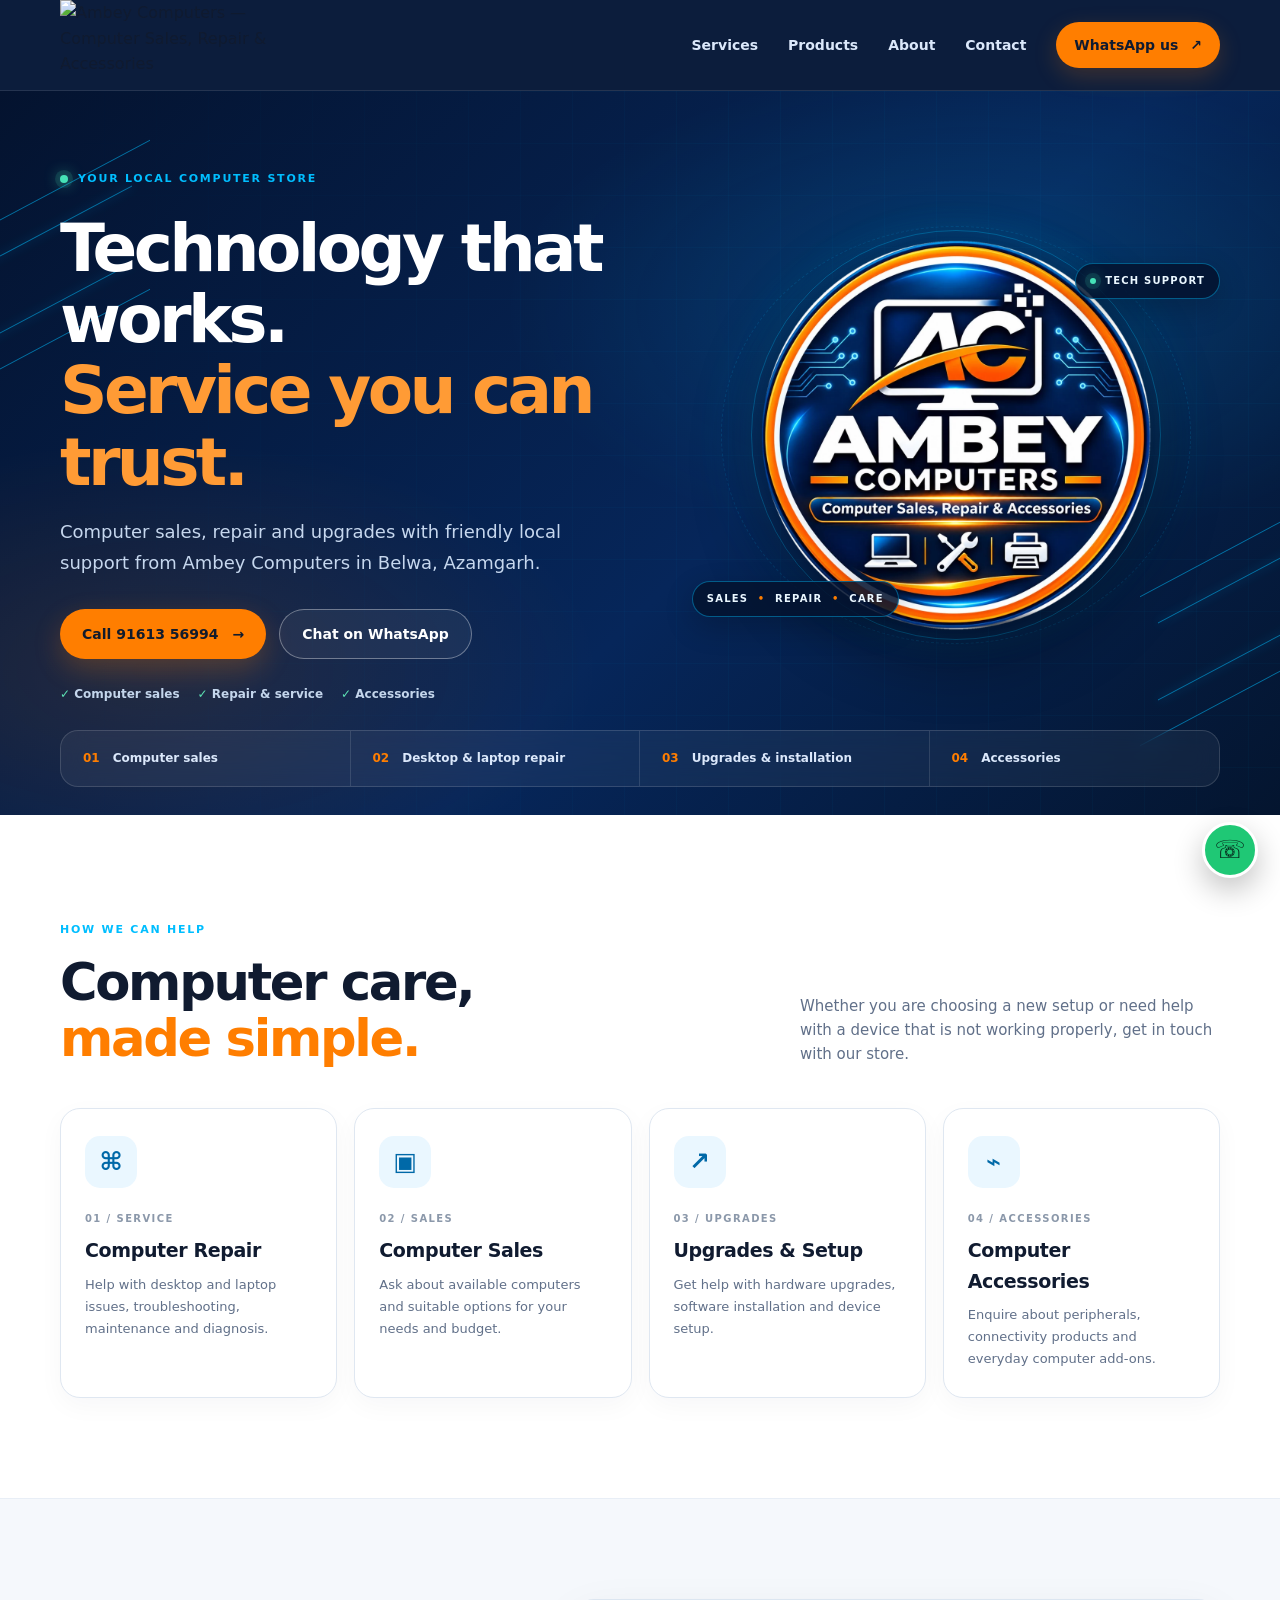
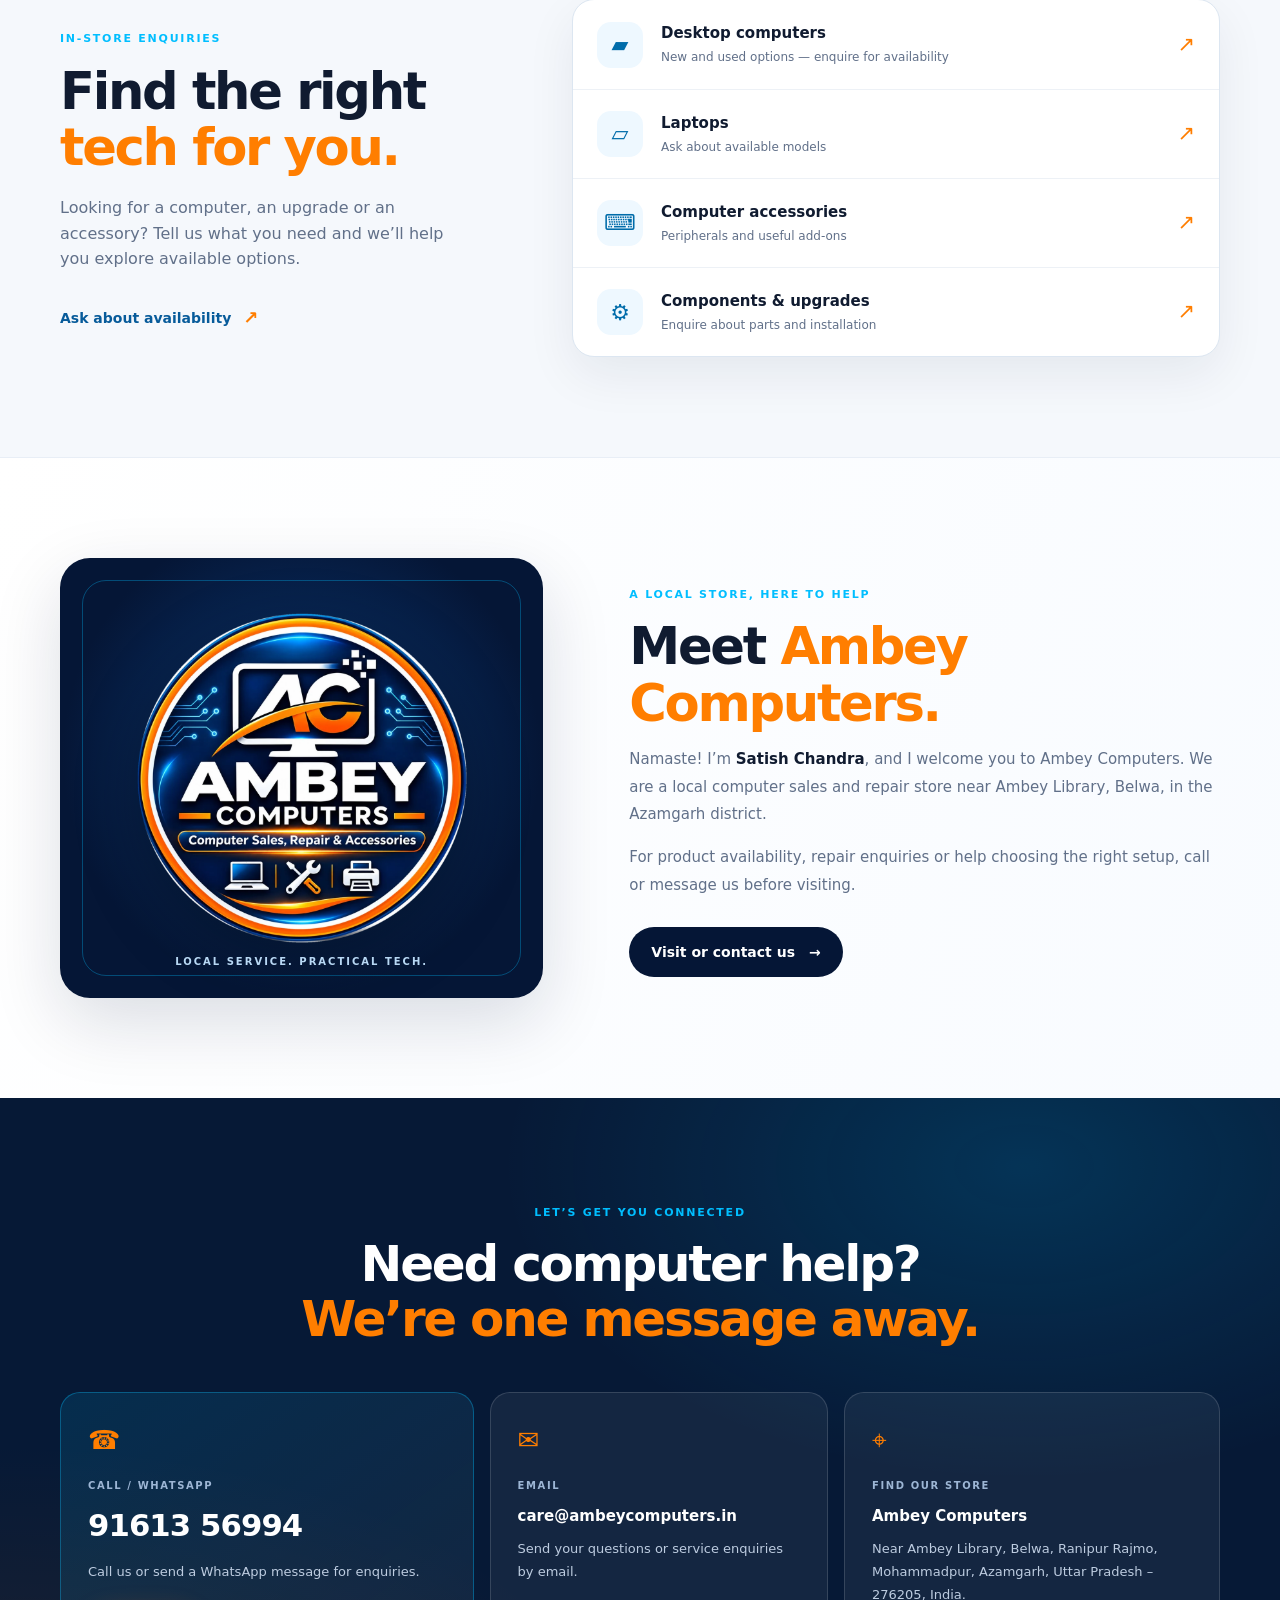
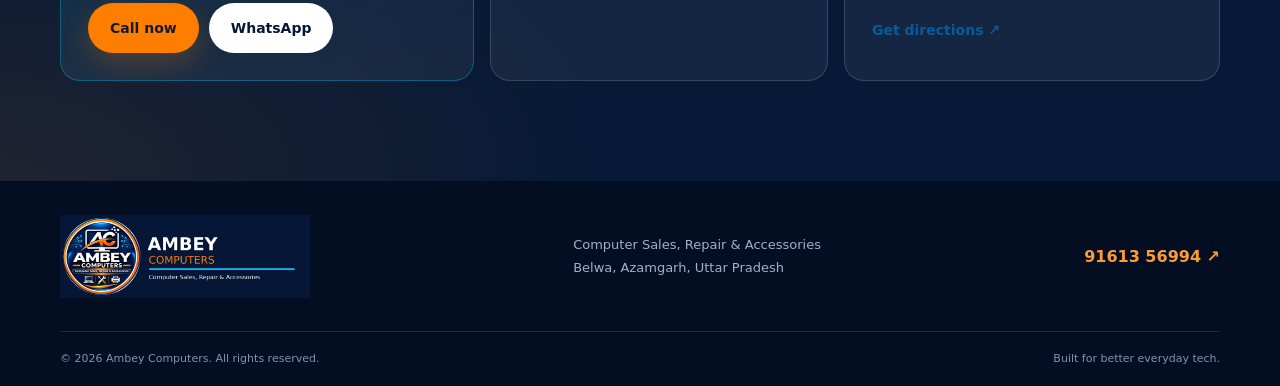
==== commit 7bf51f50: "Add files via upload" ====
--- a/index.html
+++ b/index.html
@@ -15,11 +15,12 @@
   <meta property="og:image" content="https://www.ambeycomputers.in/assets/ambey-social-share-1200x630.jpg">
   <meta name="twitter:card" content="summary_large_image">
   <title>Ambey Computers | Computer Sales, Repair & Accessories</title>
+  <link rel="icon" type="image/svg+xml" href="/assets/favicon.svg">
   <link rel="icon" href="/assets/favicon.ico" sizes="any">
   <link rel="icon" type="image/png" sizes="32x32" href="/assets/favicon-32.png">
   <link rel="apple-touch-icon" sizes="180x180" href="/assets/favicon-180.png">
   <link rel="manifest" href="/site.webmanifest">
-  <link rel="preload" as="image" href="/assets/ambey-logo-horizontal-transparent.webp" type="image/webp">
+  <link rel="preload" as="image" href="/assets/ambey-logo-horizontal-header.webp?v=2" type="image/webp">
   <link rel="stylesheet" href="/styles.css">
   <script type="application/ld+json">
   {
@@ -46,7 +47,7 @@
   <header class="site-header">
     <div class="container nav-wrap">
       <a class="brand" href="#home" aria-label="Ambey Computers home">
-        <img src="/assets/ambey-logo-horizontal-transparent.webp" width="560" height="187" alt="Ambey Computers — Computer Sales, Repair & Accessories" fetchpriority="high">
+        <img src="/assets/ambey-logo-horizontal-header.webp?v=2" width="560" height="187" alt="Ambey Computers — Computer Sales, Repair & Accessories" fetchpriority="high">
       </a>
       <button class="menu-toggle" type="button" aria-expanded="false" aria-controls="primary-nav" aria-label="Open navigation">
         <span></span><span></span><span></span>
